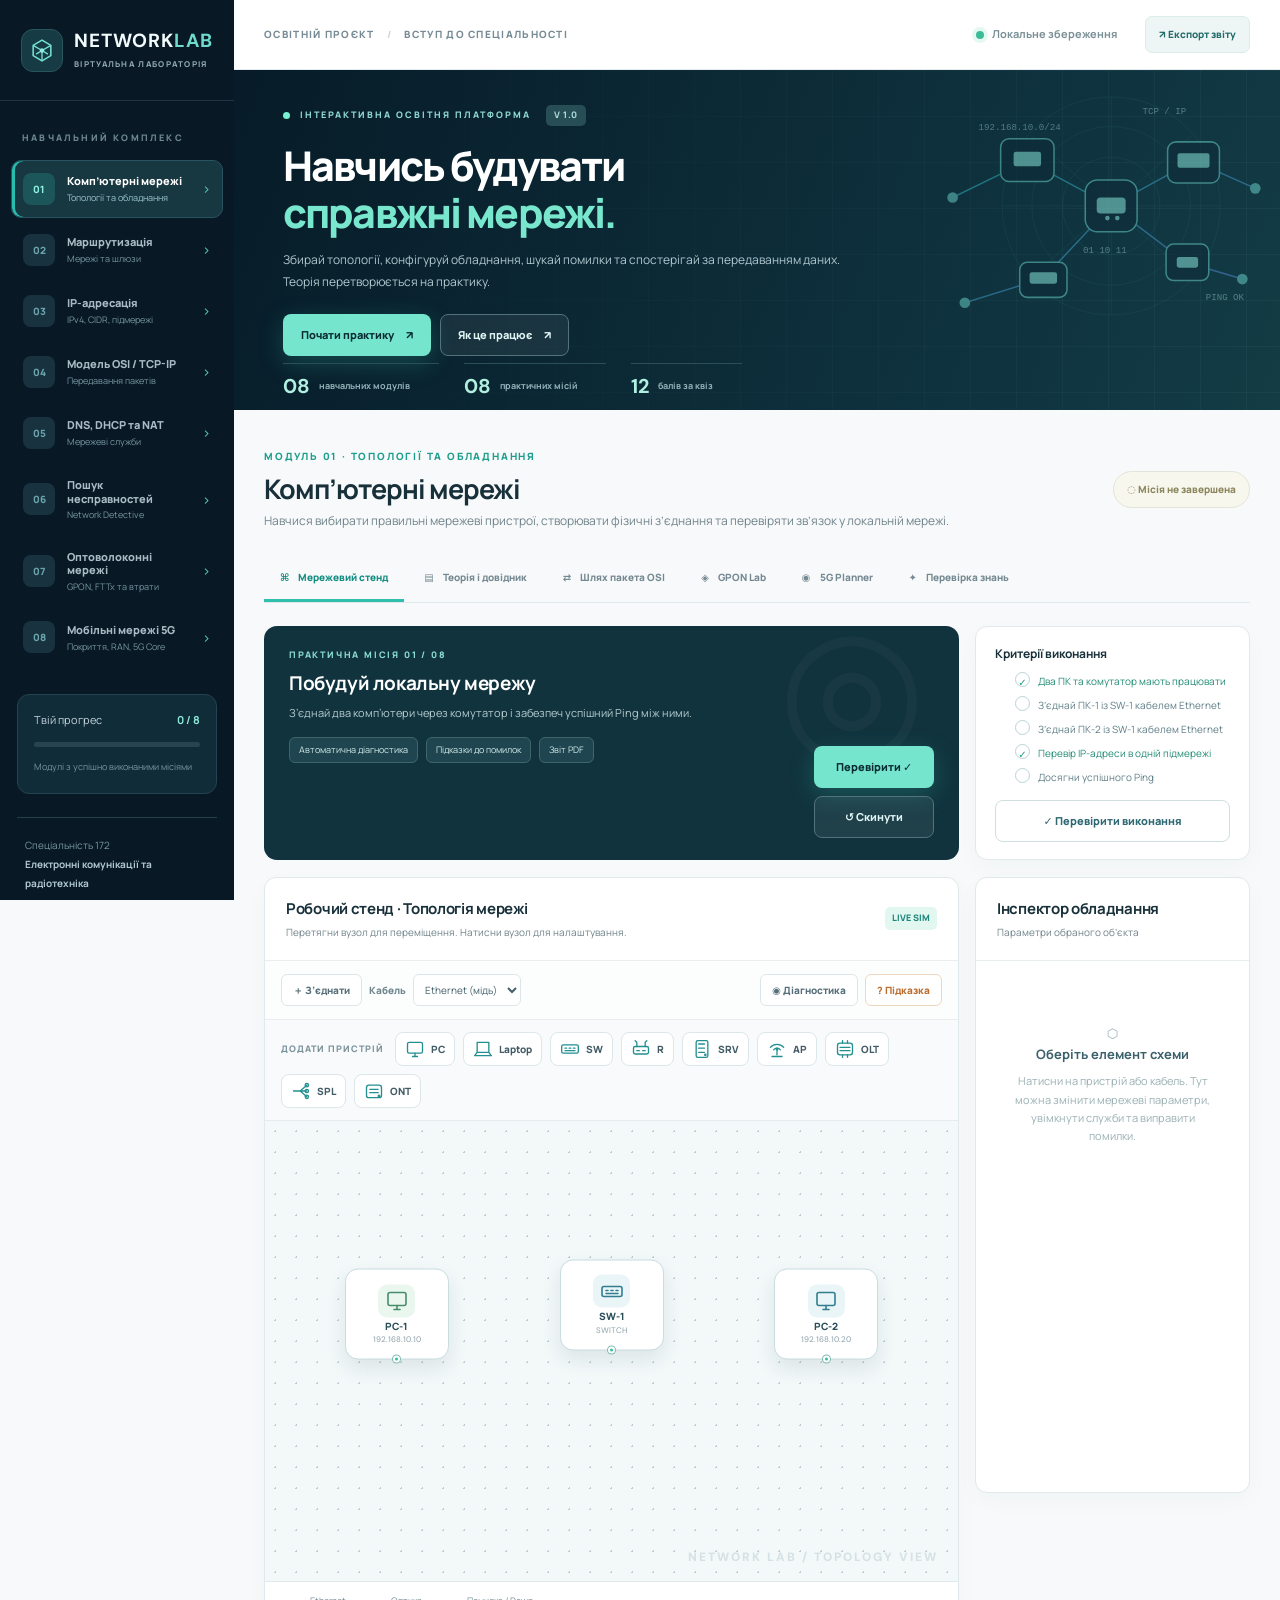
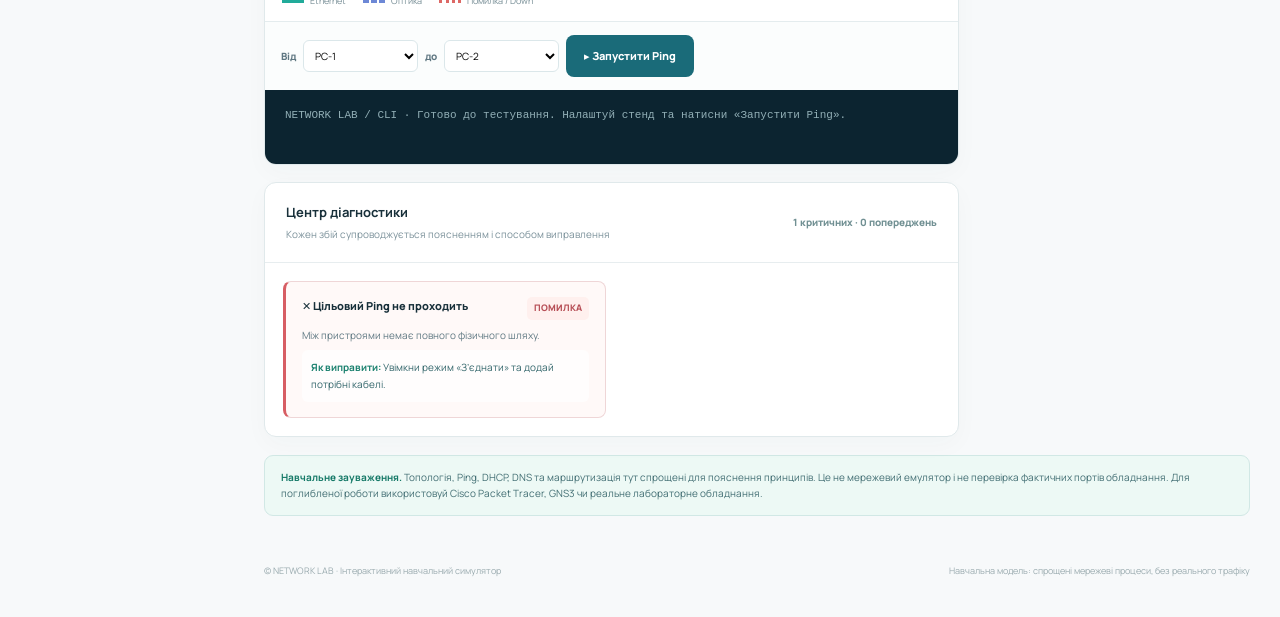
==== network-lab/index.html @ 50e79c15 "Add NETWORK LAB interactive telecom and networking simulator" ====
<!doctype html>
<html lang="uk">
<head>
<meta charset="utf-8">
<meta name="viewport" content="width=device-width, initial-scale=1">
<meta name="color-scheme" content="light">
<meta name="theme-color" content="#081825">
<meta name="description" content="NETWORK LAB — інтерактивна віртуальна лабораторія мереж, IP-адресації, OSI, DNS, DHCP, GPON і 5G з діагностикою помилок, підказками та оцінюванням.">
<title>NETWORK LAB — віртуальна мережева лабораторія</title>
<link rel="preconnect" href="https://fonts.googleapis.com">
<link rel="preconnect" href="https://fonts.gstatic.com" crossorigin>
<link href="https://fonts.googleapis.com/css2?family=DM+Sans:wght@400;500;600;700;800&family=Manrope:wght@400;500;600;700;800&display=swap" rel="stylesheet">
<link rel="stylesheet" href="styles.css">
<script src="data.js" defer></script>
<script src="engine.js" defer></script>
<script src="app.js" defer></script>
</head>
<body>
<div class="app-shell">
  <aside class="sidebar" id="sidebar">
    <div class="brand"><div class="brand-logo"><svg viewBox="0 0 38 38" aria-hidden="true"><path d="M7 12 19 5l12 7v14l-12 7-12-7Z" fill="none" stroke="currentColor" stroke-width="2.1"/><path d="M7 12 19 19l12-7M19 19v14M11 24l8-5 8 5" fill="none" stroke="currentColor" stroke-width="1.8"/><circle cx="19" cy="19" r="3" fill="#8fe9df"/></svg></div><div><b>NETWORK<span>LAB</span></b><small>ВІРТУАЛЬНА ЛАБОРАТОРІЯ</small></div></div>
    <div class="side-caption">НАВЧАЛЬНИЙ КОМПЛЕКС</div>
    <nav id="moduleNav" aria-label="Навчальні модулі"></nav>
    <div class="side-bottom"><div class="side-progress"><div class="side-row"><span>Твій прогрес</span><strong id="sideProgressText">0 / 8</strong></div><div class="progress-line"><span id="sideProgressFill"></span></div><small>Модулі з успішно виконаними місіями</small></div><div class="side-note">Спеціальність 172<br><b>Електронні комунікації та радіотехніка</b></div></div>
  </aside>
  <div class="main">
    <header class="topbar"><button class="menu-toggle icon-button" id="menuToggle" aria-label="Відкрити меню">☰</button><div class="breadcrumbs">ОСВІТНІЙ ПРОЄКТ <span>/</span> ВСТУП ДО СПЕЦІАЛЬНОСТІ</div><div class="top-right"><span class="online-dot"></span><span>Локальне збереження</span><button class="top-export" id="headerReport">↗ Експорт звіту</button></div></header>
    <main>
      <section class="hero" id="hero"><div class="hero-grid"></div><div class="hero-copy"><div class="eyebrow"><span class="eyebrow-dot"></span> ІНТЕРАКТИВНА ОСВІТНЯ ПЛАТФОРМА <span class="hero-version">V 1.0</span></div><h1>Навчись будувати<br><em>справжні мережі.</em></h1><p>Збирай топології, конфігуруй обладнання, шукай помилки та спостерігай за передаванням даних. Теорія перетворюється на практику.</p><div class="hero-actions"><button class="btn btn-accent" id="heroStart">Почати практику <span>↗</span></button><button class="btn btn-glass" id="heroGuide">Як це працює <span>↗</span></button></div></div><svg class="hero-art" viewBox="0 0 590 340" aria-hidden="true"><defs><linearGradient id="lineGrad" x1="0" y1="0" x2="1" y2="1"><stop stop-color="#2ccac2"/><stop offset="1" stop-color="#6389ed"/></linearGradient></defs><g fill="none" stroke="#4ca39f" opacity=".28"><circle cx="340" cy="162" r="143"/><circle cx="340" cy="162" r="104"/><circle cx="340" cy="162" r="64"/><path d="M196 162h288M340 19v286M235 70l210 186M235 256 445 70"/></g><g stroke="url(#lineGrad)" stroke-width="2" fill="none"><path d="M340 162 230 103 132 151M340 162 448 103 529 139M340 162 438 236 512 258M340 162 251 257 148 289"/></g><g fill="#0d2836" stroke="#75e4da" stroke-width="2"><rect x="306" y="128" width="68" height="68" rx="16"/><rect x="195" y="74" width="70" height="56" rx="11"/><rect x="414" y="78" width="68" height="54" rx="11"/><rect x="412" y="212" width="56" height="48" rx="10"/><rect x="220" y="236" width="62" height="46" rx="10"/></g><g fill="#9cfff0"><rect x="321" y="151" width="38" height="21" rx="5"/><circle cx="335" cy="178" r="3"/><circle cx="348" cy="178" r="3"/><rect x="212" y="91" width="36" height="19" rx="3"/><rect x="427" y="93" width="42" height="19" rx="3"/><rect x="426" y="229" width="28" height="14" rx="3"/><rect x="233" y="249" width="36" height="15" rx="3"/></g><g fill="#75e4da"><circle cx="132" cy="151" r="7"/><circle cx="529" cy="139" r="7"/><circle cx="512" cy="258" r="7"/><circle cx="148" cy="289" r="7"/></g><g font-family="monospace" font-size="12" fill="#9fd5d1"><text x="166" y="62">192.168.10.0/24</text><text x="381" y="41">TCP / IP</text><text x="303" y="224">01 10 11</text><text x="464" y="286">PING OK</text></g></svg><div class="hero-foot"><div><strong>08</strong><span>навчальних модулів</span></div><div><strong>08</strong><span>практичних місій</span></div><div><strong>12</strong><span>балів за квіз</span></div></div></section>
      <div class="content-wrap">
        <section class="chapter-heading"><div><div class="kicker" id="currentChapter">МОДУЛЬ 01 · МЕРЕЖЕВІ ОСНОВИ</div><h2 id="moduleTitle">Мережева лабораторія</h2><p id="moduleDesc">Збирай топологію і перевіряй конфігурацію.</p></div><div class="chapter-status" id="chapterStatus">◌ Місія не завершена</div></section>
        <nav class="tabs" id="viewTabs" aria-label="Розділи лабораторії"><button data-view="lab" class="active">⌘ <span>Мережевий стенд</span></button><button data-view="theory">▤ <span>Теорія і довідник</span></button><button data-view="osi">⇄ <span>Шлях пакета OSI</span></button><button data-view="gpon">◈ <span>GPON Lab</span></button><button data-view="5g">◉ <span>5G Planner</span></button><button data-view="quiz">✦ <span>Перевірка знань</span></button></nav>
        <div id="viewRoot" aria-live="polite"></div>
        <footer class="footer"><span>© NETWORK LAB · Інтерактивний навчальний симулятор</span><span>Навчальна модель: спрощені мережеві процеси, без реального трафіку</span></footer>
      </div>
    </main>
  </div>
</div>
<div class="toast-stack" id="toasts" aria-live="polite"></div>
<div class="modal-overlay hidden" id="guideModal" role="dialog" aria-modal="true" aria-labelledby="guideHeading"><div class="modal"><button class="close-modal" id="closeGuide" aria-label="Закрити">×</button><div class="kicker">ШВИДКИЙ СТАРТ</div><h2 id="guideHeading">Як працює NETWORK LAB</h2><ol><li><b>Обери модуль</b> ліворуч і прочитай ціль місії.</li><li><b>Перетягни пристрій</b> на схему або натисни на нього в палітрі.</li><li><b>Увімкни режим «З’єднати»</b>, вибери два пристрої та тип кабелю.</li><li><b>Натисни на пристрій</b>, щоб змінити IP, маску, шлюз та сервіси.</li><li><b>Перевір топологію</b> — побачиш причини помилок і покрокові підказки.</li><li><b>Запусти Ping</b>, виконай місію та збережи PDF-звіт.</li></ol><p class="modal-sub">Симуляція навчальна: вона пояснює принципи, але не замінює Cisco Packet Tracer чи реальні лабораторні вимірювання.</p><button class="btn btn-accent" id="guideGo">До лабораторії ↗</button></div></div>
</body>
</html>
---- network-lab/styles.css ----
:root{--dark:#081925;--dark2:#102c38;--accent:#26bcae;--accent2:#87e9d8;--ink:#18303a;--muted:#70838a;--stroke:#dde6e8;--soft:#f4f8f8;--paper:#fff;--amber:#e69c3d;--red:#d66162;--green:#1c9b79;--shadow:0 20px 56px rgba(19,49,56,.075)}*{box-sizing:border-box}html{scroll-behavior:smooth}body{margin:0;background:#f7f9fa;font-family:Manrope,'DM Sans',system-ui,sans-serif;font-size:13px;color:var(--ink);line-height:1.65;-webkit-font-smoothing:antialiased}button,input,select,textarea{font:inherit}button{cursor:pointer}button:disabled{opacity:.5;cursor:not-allowed}a{color:inherit}button:focus-visible,a:focus-visible,input:focus-visible,select:focus-visible,textarea:focus-visible{outline:3px solid #5de9d1;outline-offset:2px}.app-shell{min-height:100vh;display:grid;grid-template-columns:266px minmax(0,1fr)}.sidebar{background:var(--dark);color:#c4d2db;min-height:100vh;position:sticky;top:0;height:100vh;display:flex;flex-direction:column;overflow-y:auto;z-index:40;scrollbar-width:thin}.brand{display:flex;gap:11px;align-items:center;padding:29px 21px 28px;border-bottom:1px solid #213441}.brand-logo{width:43px;height:43px;color:#76e1d0;background:#163b45;border:1px solid #28565b;border-radius:12px;padding:6px}.brand-logo svg{width:100%;height:100%}.brand b{display:block;color:#f3fcfd;letter-spacing:1px;font-size:19px;line-height:1.1;font-family:'DM Sans',sans-serif}.brand b span{color:#6fdbcd}.brand small{display:block;font-size:8px;letter-spacing:1.3px;font-weight:800;color:#8fa5ad;margin-top:5px}.side-caption{font-size:9px;letter-spacing:2.2px;color:#6e8993;font-weight:800;margin:30px 22px 11px}.side-mod{display:flex;width:calc(100% - 22px);margin:3px 11px;border:1px solid transparent;border-radius:10px;align-items:center;gap:12px;text-align:left;color:#a9bbc4;background:transparent;padding:12px 11px;transition:.2s}.side-mod:hover,.side-mod.active{background:#173741;color:#fff;border-color:#285461}.side-mod.active{box-shadow:inset 3px 0 var(--accent)}.side-mod .mod-index{display:grid;place-items:center;border-radius:8px;background:#18323f;color:#6ca4ad;font-size:10px;font-weight:800;min-width:32px;height:32px}.side-mod.active .mod-index{background:#1c555a;color:#8ff0e2}.side-mod .mod-body{display:block;flex:1;line-height:1.25}.mod-body strong{display:block;font-size:11px;font-weight:800}.mod-body small{font-size:9px;color:#7696a0;margin-top:4px;display:block}.side-mod.active small{color:#9dc6ce}.mod-tick{font-size:14px;color:#55d6bb}.side-bottom{margin-top:auto;padding:25px 17px 26px}.side-progress{border:1px solid #264250;border-radius:12px;padding:16px;background:#102c38}.side-row{display:flex;justify-content:space-between;font-size:11px}.side-row strong{color:#8ce9d8}.progress-line{height:5px;background:#284450;overflow:hidden;border-radius:7px;margin:13px 0 8px}.progress-line>span{display:block;height:100%;background:#49d3b9;width:0;transition:width .3s}.side-progress small{font-size:9px;color:#7994a0;line-height:1.6}.side-note{border-top:1px solid #25404b;margin-top:23px;padding:18px 8px 0;font-size:10px;line-height:1.9;color:#7897a1}.side-note b{color:#b1c8d1;font-weight:700}.main{min-width:0}.topbar{height:70px;background:white;border-bottom:1px solid #e4ebef;display:flex;align-items:center;justify-content:space-between;padding:0 46px;gap:15px}.breadcrumbs{font-size:10px;font-weight:800;letter-spacing:1.3px;color:#768b95;white-space:nowrap}.breadcrumbs span{padding:0 9px;color:#ced5da}.top-right{display:flex;align-items:center;gap:8px;color:#7a9096;font-size:11px;font-weight:700;white-space:nowrap}.online-dot{height:8px;width:8px;border-radius:50%;background:#3bbc99;box-shadow:0 0 0 4px #e5f8f1}.top-export{margin-left:20px;background:#eef6f5;color:#236c69;border:1px solid #dcece9;border-radius:7px;padding:9px 13px;font-weight:800;font-size:10px}.top-export:hover{background:#d9f1eb}.menu-toggle{display:none}.hero{height:340px;background:linear-gradient(112deg,#071b28 0%,#0f3440 76%,#133c45 100%);position:relative;isolation:isolate;overflow:hidden;color:#fff;padding:35px 49px 0}.hero-grid{position:absolute;inset:0;background-image:linear-gradient(to right,rgba(136,202,195,.06) 1px,transparent 1px),linear-gradient(to bottom,rgba(136,202,195,.06) 1px,transparent 1px);background-size:46px 46px;mask-image:linear-gradient(90deg,transparent,#000);z-index:-1}.hero-copy{position:relative;z-index:2;max-width:630px}.eyebrow{color:#91d9d1;font-size:9px;font-weight:800;letter-spacing:2px;display:flex;align-items:center;gap:10px}.eyebrow-dot{display:inline-block;width:7px;height:7px;background:#78f1cf;border-radius:100%}.hero-version{background:#284e55;padding:3px 8px;border-radius:5px;font-size:9px;letter-spacing:.6px;margin-left:5px;color:#a8d9d9}.hero h1{font-size:clamp(30px,3.2vw,47px);font-weight:800;line-height:1.15;letter-spacing:-1.85px;margin:16px 0 13px}.hero h1 em{font-style:normal;color:#78e7cd}.hero p{color:#b1c8cf;line-height:1.8;font-size:12px;max-width:560px;margin:0}.hero-actions{display:flex;gap:9px;margin-top:22px}.btn{border:1px solid transparent;padding:11px 17px;border-radius:8px;display:inline-flex;align-items:center;justify-content:center;gap:12px;min-height:40px;font-weight:800;font-size:11px;transition:transform .17s,background .17s,box-shadow .17s;text-align:center}.btn:hover:not(:disabled){transform:translateY(-1px)}.btn-accent{background:#75e5cd;color:#092c32;box-shadow:0 7px 24px #32bda644}.btn-accent:hover{background:#9df2db}.btn-glass{background:#ffffff10;color:#e1f4f4;border-color:#54727b}.btn-plain{background:white;color:#2e6973;border-color:#cfdfe0}.btn-blue{background:#1a6b79;color:white}.btn-danger{border-color:#f5d1cf;color:#aa434d;background:#fff5f4}.hero-art{position:absolute;right:-22px;top:1px;height:282px;width:43%;opacity:.85}.hero-foot{position:absolute;left:49px;bottom:0;display:flex;gap:0;z-index:2}.hero-foot div{display:flex;align-items:center;gap:9px;padding:12px 29px 14px 0;margin-right:25px;border-top:1px solid #2b4f56}.hero-foot strong{font-size:20px;color:#b1f0e0;font-family:'DM Sans',sans-serif;line-height:1}.hero-foot span{color:#94b3ba;font-size:9px;line-height:1.2;font-weight:700}.content-wrap{max-width:1540px;margin:auto;padding:0 47px}.chapter-heading{display:flex;justify-content:space-between;gap:20px;align-items:center;padding:38px 0 24px}.kicker{font-size:10px;font-weight:800;letter-spacing:1.8px;color:#1d9e8c}.chapter-heading h2{font-size:27px;line-height:1.28;letter-spacing:-1px;margin:7px 0 5px}.chapter-heading p{color:var(--muted);font-size:12px;margin:0}.chapter-status{border:1px solid #e3e5db;border-radius:999px;background:#f7f7ee;padding:9px 13px;color:#8b865d;font-size:10px;font-weight:800;white-space:nowrap}.chapter-status.ok{color:#138b72;background:#eaf8f4;border-color:#bbe5d7}.tabs{display:flex;align-items:center;gap:4px;border-bottom:1px solid #dfe9eb;overflow-x:auto;scrollbar-width:thin;margin-bottom:23px}.tabs button{white-space:nowrap;border:0;border-bottom:3px solid transparent;color:#758992;background:transparent;padding:14px 16px;font-weight:800;font-size:10px;display:flex;gap:9px;align-items:center}.tabs button.active{color:#128c81;border-color:#2fbfac}.tabs button:hover{color:#248c89}.panel{border:1px solid #e0e9eb;background:white;border-radius:12px;box-shadow:0 8px 25px #17384507}.panel-head{display:flex;justify-content:space-between;align-items:center;gap:15px;padding:19px 21px;border-bottom:1px solid #e8eeee}.panel-head h3{margin:0;font-size:15px;letter-spacing:-.3px}.panel-head p{margin:2px 0 0;font-size:10px;color:var(--muted)}.panel-body{padding:20px}.lab-overview{display:grid;grid-template-columns:1fr 320px;gap:16px;margin-bottom:17px}.mission-card{background:#11333e;position:relative;overflow:hidden;color:white;padding:22px 25px;border-radius:13px;display:grid;grid-template-columns:1fr auto;gap:15px}.mission-card::after{content:'◎';font-size:170px;line-height:1;color:#ffffff08;position:absolute;right:33px;top:-30px;pointer-events:none}.mission-label{font-size:9px;letter-spacing:1.8px;color:#8bdcd1;font-weight:800}.mission-card h3{font-size:19px;line-height:1.3;letter-spacing:-.4px;margin:8px 0}.mission-card p{color:#b5cdd0;font-size:11px;line-height:1.7;margin:0;max-width:730px}.mission-target{display:flex;gap:8px;flex-wrap:wrap;margin-top:14px}.target-pill{font-size:9px;border:1px solid #3f656b;border-radius:6px;padding:5px 9px;background:#1f4650;color:#d2eae9}.mission-actions{align-self:end;display:flex;flex-direction:column;gap:8px;z-index:1}.mission-actions .btn{min-width:120px}.mission-guide{padding:17px 19px}.mission-guide h4{margin:0 0 8px;font-size:12px}.mission-guide ul{margin:0;padding-left:20px;color:#607985;font-size:10px;line-height:1.9}.work-grid{display:grid;grid-template-columns:minmax(0,1fr) 295px;gap:16px;align-items:start}.canvas-panel{overflow:hidden}.tool-strip{padding:13px 16px;display:flex;flex-wrap:wrap;align-items:center;gap:7px;background:#fcfdfd;border-bottom:1px solid #e7eef0}.tool-mini{background:white;color:#566e79;border:1px solid #dce6e8;border-radius:6px;padding:7px 11px;font-size:10px;font-weight:800;display:inline-flex;align-items:center;gap:6px}.tool-mini:hover{background:#eaf6f4}.tool-mini.selected{color:#0c7468;border-color:#76cdbf;background:#e5f9f3}.tool-mini.warn{color:#bb6e30;border-color:#efd7be}.tool-strip select,.tool-strip input{padding:7px;border:1px solid #dce6e8;border-radius:6px;color:#425f69;font-size:10px;background:white}.tool-spacer{flex:1}.palette{display:flex;gap:8px;align-items:center;flex-wrap:wrap;padding:12px 16px;background:#f8fafb;border-bottom:1px solid #e5ebee}.palette-label{font-size:9px;letter-spacing:1px;color:#7b929a;font-weight:800;margin-right:3px}.palette-item{border:1px solid #dce7e9;background:#fff;border-radius:8px;display:flex;gap:6px;align-items:center;padding:6px 9px;font-size:10px;color:#425b65;font-weight:800}.palette-item:hover{border-color:#4abbaa;background:#effaf5}.palette-icon{width:20px;height:20px;color:#238f91}.palette-item svg{width:100%;height:100%}.canvas-scroll{overflow-x:auto;background:#edf4f5;scrollbar-width:thin}.network-canvas{height:460px;min-width:660px;position:relative;overflow:hidden;background-color:#f3f8f9;background-image:radial-gradient(#bccfd4 1px,transparent 1px);background-size:21px 21px;touch-action:pan-y}.network-canvas.link-mode{cursor:crosshair}.canvas-watermark{position:absolute;bottom:16px;right:20px;font:800 12px 'DM Sans',sans-serif;letter-spacing:2px;color:#d5e2e5;pointer-events:none}.connections-svg{position:absolute;inset:0;width:100%;height:100%;pointer-events:none;overflow:visible}.connections-svg path{pointer-events:stroke;cursor:pointer}.conn-label{font-size:11px;fill:#68828c;font-weight:bold}.net-node{position:absolute;transform:translate(-50%,-50%);border:1.5px solid #c9dcdf;background:white;width:104px;min-height:91px;border-radius:13px;display:flex;flex-direction:column;align-items:center;justify-content:center;gap:3px;box-shadow:0 9px 19px rgba(24,77,84,.105);cursor:grab;user-select:none;touch-action:none;padding:8px 4px;text-align:center;z-index:2}.net-node:hover{border-color:#66c4b4;box-shadow:0 13px 24px #236b7a28}.net-node.active{border:2px solid #27b7a5;box-shadow:0 0 0 4px #6fdbcb33,0 12px 24px #286a7c22}.net-node.connect-origin{border:2px dashed #1b96ba;background:#f2ffff}.net-node.device-off{opacity:.53}.node-icon{display:grid;place-items:center;height:33px;width:37px;color:#317e90;background:#e9f5f6;border-radius:9px}.node-icon svg{height:24px;width:24px}.net-node:nth-of-type(4n) .node-icon{color:#655bb8;background:#f2f0ff}.net-node:nth-of-type(4n+1) .node-icon{color:#488b6b;background:#eaf7ef}.node-title{font-weight:800;font-size:10px;line-height:1.15;color:#284e5a;max-width:95px;white-space:nowrap;overflow:hidden;text-overflow:ellipsis}.node-ip{font-size:8px;color:#8ba0a8;font-family:'DM Sans',monospace;line-height:1.2}.node-port{width:7px;height:7px;background:#31c19a;border:2px solid #fff;box-shadow:0 0 0 1px #80b9b3;position:absolute;bottom:-4px;border-radius:50%}.canvas-legend{display:flex;gap:17px;padding:12px 17px;font-size:9px;color:#778e96;background:#fff;border-top:1px solid #e0eaed}.legend-line{display:inline-block;width:22px;border-top:3px solid #21ab9a;vertical-align:middle;margin-right:4px}.legend-line.fiber{border-color:#6d88d6;border-top-style:dashed}.legend-line.bad{border-color:#dd6865;border-top-style:dotted}.inspector-panel{min-height:616px}.inspector-empty{text-align:center;padding:42px 17px;color:#9ab0b3}.inspector-empty svg{width:62px;height:62px;color:#b3cbd0;margin-bottom:10px}.inspector-empty h4{font-size:13px;color:#3a606a;margin:0 0 7px}.inspector-empty p{font-size:11px;margin:0}.form-grid{display:grid;grid-template-columns:1fr 1fr;gap:10px}.field{display:block;min-width:0}.field.full{grid-column:1/-1}.field>span{display:block;font-size:9px;color:#6e8690;font-weight:800;margin-bottom:5px}.field input,.field select{width:100%;border:1px solid #d8e4e7;background:#fff;padding:9px 10px;border-radius:7px;color:#244957;min-height:36px;font-size:11px;outline:0}.field input:focus,.field select:focus{border-color:#22b9ab;box-shadow:0 0 0 3px #4ed7c62c}.inspector-title{display:flex;align-items:center;gap:11px;margin-bottom:17px}.inspector-title .node-icon{width:46px;height:46px}.inspector-title h4{margin:0;font-size:14px}.inspector-title small{color:#8ca1a7;font-size:10px}.mini-section{font-size:9px;font-weight:800;letter-spacing:1.4px;color:#849da4;margin:21px 0 9px}.form-actions{display:flex;gap:7px;flex-wrap:wrap;margin-top:16px}.muted-help{color:#82969d;font-size:10px;line-height:1.7;margin:11px 0 0}.switch-field{display:flex;align-items:center;justify-content:space-between;gap:12px;padding:10px 0;border-bottom:1px solid #ecf1f2;font-size:11px;font-weight:750}.switch-field input{accent-color:#16a98e;width:17px;height:17px}.diagnostic-panel{margin-top:17px}.diagnostic-head{display:flex;justify-content:space-between;align-items:center;padding:19px 21px;border-bottom:1px solid #e7edef}.diag-count{font-size:10px;color:#719093;font-weight:800}.diagnostic-grid{display:grid;grid-template-columns:1fr 1fr;gap:12px;padding:18px}.diag-item{padding:15px 16px;border:1px solid #ebded8;border-left:3px solid #e9a45c;border-radius:8px;background:#fffaf5}.diag-item.error{border-color:#efd6d7;border-left-color:#d75d63;background:#fff9f8}.diag-item.ok{border-color:#cee9df;border-left-color:#32b39e;background:#f6fdfb}.diag-item.info{border-color:#d7e6ec;border-left-color:#71a1c2;background:#f7fbfe}.diag-head{font-weight:800;font-size:11px;display:flex;justify-content:space-between;gap:5px}.diag-item p{font-size:10px;color:#607983;line-height:1.6;margin:7px 0}.diag-fix{background:#ffffffbf;border-radius:6px;padding:9px;color:#33666b;font-size:10px;line-height:1.7}.diag-fix b{color:#1a806e}.diag-action{color:#167e80;background:none;border:0;padding:7px 0 0;font-weight:800;font-size:10px;text-decoration:underline}.diag-empty{padding:26px;text-align:center;color:#378b75;font-weight:800}.ping-bar{display:flex;gap:7px;align-items:center;flex-wrap:wrap;padding:13px 16px;background:#fbfdfd;border-top:1px solid #e4ecee}.ping-bar label{color:#5f7782;font-size:10px;font-weight:800}.ping-bar select{border:1px solid #dbe7ea;border-radius:6px;padding:7px;font-size:10px;min-width:115px;max-width:170px;background:#fff}.ping-output{background:#0c2430;color:#a6e9dc;font:11px/1.8 ui-monospace,SFMono-Regular,Menlo,monospace;padding:16px 20px;min-height:74px;white-space:pre-wrap;overflow-x:auto}.ping-output .error-line{color:#ffacaa}.ping-output .dim{color:#92afb6}.note-banner{margin:18px 0;border:1px solid #d1e8e5;background:#edf9f5;padding:13px 16px;border-radius:9px;color:#426e73;font-size:10px}.note-banner b{color:#157967}.steps-list{margin:0;padding-left:20px;font-size:11px;color:#536f78;line-height:2}.facts-list{display:grid;gap:10px}.fact-card{border:1px solid #e1e9ea;background:white;border-radius:11px;padding:18px 20px}.fact-card h3{margin:0 0 8px;font-size:14px}.fact-card p{margin:0;color:#5f7780;font-size:11px;line-height:1.85}.fact-example{background:#f2f7f8;border-left:3px solid #24b5aa;margin-top:12px;padding:10px 13px;color:#3e6570;font-size:10px;line-height:1.75}.theory-layout{display:grid;grid-template-columns:minmax(0,1fr) 250px;gap:16px}.theory-intro{margin-bottom:15px}.glossary-panel{align-self:start;position:sticky;top:14px}.glossary-entry{padding:11px 0;border-bottom:1px solid #e8eeee}.glossary-entry:last-child{border:0}.glossary-entry strong{font-size:11px;color:#237e79}.glossary-entry p{font-size:10px;color:#66828b;margin:3px 0}.reference-links{display:flex;gap:10px;flex-wrap:wrap;margin-top:15px}.reference-links a{font-size:10px;color:#177e84;font-weight:800;text-decoration:none;padding:7px 10px;border:1px solid #d2e8ea;border-radius:6px}.osi-grid{display:grid;grid-template-columns:330px minmax(0,1fr);gap:16px}.osi-layer{display:flex;justify-content:space-between;align-items:center;gap:9px;background:white;padding:12px 14px;border:1px solid #e2e9ec;border-radius:8px;text-align:left;width:100%;margin-bottom:7px;font-size:11px;font-weight:800;color:#31525c}.osi-layer:hover,.osi-layer.active{border-color:#46bbad;background:#eaf9f4}.osi-layer .layer-n{background:#143f4b;color:#8fe9dc;border-radius:5px;padding:4px 7px;font:800 11px 'DM Sans',sans-serif}.osi-layer small{color:#8ea4aa;font-size:9px}.osi-visual{min-height:348px}.osi-visual h3{margin:0 0 10px;font-size:18px}.osi-visual p{font-size:11px;color:#607a83;line-height:1.9}.osi-bits{font:800 22px monospace;letter-spacing:8px;color:#188c82;margin:25px 0;padding:15px;background:#e6f7f1;border-radius:9px;text-align:center}.packet-journey{display:flex;gap:5px;flex-wrap:wrap;margin-top:14px}.packet-step{background:#f3f7f9;border:1px solid #dbe7ea;padding:7px;border-radius:6px;font-size:9px;font-weight:800;color:#78919b}.packet-step.active{background:#d3f4e9;color:#167c74;border-color:#76d2c0}.device-calc-grid{display:grid;grid-template-columns:minmax(0,1fr) 290px;gap:16px}.calc-result{background:#102e3c;color:white;border-radius:12px;padding:22px}.calc-result .calc-label{font-size:10px;letter-spacing:1.3px;color:#a2bfc4;font-weight:800}.calc-result .calc-number{font:800 38px 'DM Sans',sans-serif;color:#8bf2dc;margin-top:13px;letter-spacing:-1px}.calc-result .calc-number.bad{color:#ffad9f}.calc-result p{font-size:11px;color:#b7ccd1;line-height:1.8}.calc-kpis{display:grid;grid-template-columns:1fr 1fr;gap:10px;margin-top:19px}.calc-kpis div{background:#1e4350;border-radius:7px;padding:10px}.calc-kpis b{display:block;color:white;font-size:14px}.calc-kpis small{color:#a4c4ca;font-size:9px}.formula{font:700 11px ui-monospace,monospace;background:#f4f8f9;color:#426771;padding:12px;border-radius:7px;line-height:1.9;overflow-wrap:anywhere}.range{width:100%;accent-color:#19a99d}.fiveg-map{width:100%;height:auto;border:1px solid #cee1e4;border-radius:10px;overflow:hidden;touch-action:none;display:block;background:#edf5f5}.fiveg-settings{display:grid;grid-template-columns:1fr 1fr;gap:12px;margin:15px 0}.fiveg-statline{display:flex;gap:10px;flex-wrap:wrap}.stat-chip{border:1px solid #dce7e9;border-radius:8px;background:white;padding:12px 16px;min-width:120px}.stat-chip strong{font-size:20px;display:block;font-family:'DM Sans',sans-serif}.stat-chip span{font-size:9px;color:#8299a1}.fiveg-site-actions{display:flex;gap:8px;flex-wrap:wrap}.quiz-top{display:flex;align-items:center;justify-content:space-between;gap:14px;margin-bottom:15px}.quiz-progress{font-size:11px;color:#72909a;font-weight:800}.quiz-question{font-size:21px;font-weight:800;line-height:1.5;letter-spacing:-.5px;margin:10px 0 20px}.quiz-options{display:grid;gap:10px}.quiz-option{border:1px solid #dce7e9;border-radius:9px;padding:14px 17px;background:white;color:#355862;text-align:left;font-size:11px;font-weight:750}.quiz-option:hover:not(:disabled){border-color:#6cc7b6}.quiz-option.selected{background:#e9f9f4;border-color:#37b7a4}.quiz-option.correct{background:#edfaf1;border-color:#55c89c}.quiz-option.incorrect{background:#fff3f1;border-color:#e28a7e}.quiz-letter{display:inline-grid;place-items:center;width:25px;height:25px;border:1px solid #d3e2e5;border-radius:5px;margin-right:12px;font-size:10px;color:#7f9da2}.quiz-feedback{border-radius:9px;padding:13px 16px;background:#eef8f6;font-size:11px;color:#336f72;line-height:1.8;margin-top:14px}.quiz-feedback.error{background:#fff5ed;color:#995f40}.quiz-result{text-align:center;max-width:630px;margin:auto;padding:32px}.quiz-result .score-big{font:800 68px 'DM Sans',sans-serif;letter-spacing:-3px;color:#158f84;line-height:1.2}.quiz-result h3{font-size:22px}.quiz-result p{font-size:11px;color:#6d838e}.quiz-results-review{text-align:left;display:grid;gap:8px;margin-top:18px}.quiz-results-review div{background:#f6f9f9;padding:9px 12px;border-radius:7px;font-size:10px;color:#4a6973}.footer{padding:30px 0 38px;display:flex;justify-content:space-between;gap:13px;color:#9aabaf;font-size:9px}.toast-stack{position:fixed;bottom:22px;right:21px;display:grid;gap:8px;z-index:300;max-width:min(410px,calc(100vw - 38px))}.toast{background:#102e3b;color:#ebffff;box-shadow:0 12px 38px #0003;padding:15px 18px;border-radius:9px;animation:toast-in .25s;line-height:1.6;font-size:11px;font-weight:750;border-left:4px solid #54d6bd}.toast.error{border-left-color:#ff9c8e}.toast.warn{border-left-color:#efc17a}@keyframes toast-in{from{opacity:0;transform:translateY(10px)}to{opacity:1;transform:none}}.modal-overlay{position:fixed;inset:0;background:#071824bb;display:grid;place-items:center;z-index:500;padding:20px}.modal-overlay.hidden{display:none}.modal{position:relative;border-radius:18px;background:white;padding:34px 39px;width:min(600px,100%);box-shadow:0 35px 110px #0017}.modal h2{font-size:24px;letter-spacing:-.7px}.modal li{padding:5px 0;color:#52717b;font-size:12px}.modal-sub{font-size:10px;color:#78919a;margin:20px 0}.close-modal{position:absolute;right:14px;top:12px;border:0;background:#eef4f5;color:#425e6b;width:32px;height:32px;font-size:20px;border-radius:8px}.small-tag{font-size:9px;font-weight:800;color:#1d897c;background:#e3f7f1;padding:4px 7px;border-radius:5px}.small-tag.danger{background:#fff0ee;color:#b74e56}.small-tag.info{background:#e9f0fb;color:#5379a9}.alert-compact{background:#f2faf9;border:1px solid #d5eeeb;border-radius:8px;padding:11px 14px;font-size:10px;color:#4c7c7d;margin:10px 0}.sep{border:0;border-top:1px solid #e5eff0;margin:16px 0}.student-fields{display:grid;grid-template-columns:1fr 1fr;gap:10px;margin-top:10px}.student-fields input{width:100%;border:1px solid #cddfe3;border-radius:7px;padding:10px;font-size:11px}.report-card{padding:17px 20px;background:#fff;border:1px solid #dae7ea;border-radius:10px}.print-only{display:none}.schema{padding:13px;background:#f3f8fa;border-radius:8px;font:11px/1.7 ui-monospace,monospace;white-space:pre-wrap;overflow:auto}.mission-task-list{padding:0;margin:10px 0;list-style:none;display:grid;gap:5px}.mission-task-list li{display:flex;gap:8px;align-items:start;font-size:10px;color:#5f7e87}.mission-task-list li .task-check{width:15px;height:15px;border:1px solid #b8d4d7;border-radius:100%;display:inline-grid;place-items:center;flex-shrink:0;color:#1e9b7c}.mission-task-list li.complete{color:#218b74}.kbd{display:inline-block;background:#edf4f4;padding:2px 6px;border-radius:4px;border:1px solid #d7e5e6;font:10px monospace}.error-guidance{margin:9px 0 0;background:#fff5ed;border-left:3px solid #dfaa6c;padding:9px 11px;font-size:10px;color:#986b42;line-height:1.8}.card-grid{display:grid;grid-template-columns:repeat(3,1fr);gap:12px}.learning-card{background:white;border:1px solid #dde8eb;border-radius:10px;padding:16px}.learning-card h3{margin:5px 0;font-size:12px}.learning-card p{color:#78909a;font-size:10px}.learning-card .big{font:800 28px 'DM Sans',sans-serif;color:#219b8b}.source-note{font-size:9px;color:#8da3aa;margin-top:12px}.link-row{font-size:10px;color:#60828b;padding:6px 0;border-bottom:1px solid #e9efef}.link-row:last-child{border:0}.breakdown-table{width:100%;border-collapse:collapse;font-size:11px}.breakdown-table th,.breakdown-table td{text-align:left;border-bottom:1px solid #e1e9ea;padding:10px}.breakdown-table th{color:#8a9fa6;font-size:9px;text-transform:uppercase;letter-spacing:.8px}.pill-blue{color:#266ea2;background:#ebf4fb;padding:3px 8px;border-radius:5px;font-size:9px;font-weight:800}
@media(max-width:1350px){.app-shell{grid-template-columns:234px minmax(0,1fr)}.hero-art{opacity:.46}.content-wrap{padding:0 30px}.topbar{padding:0 30px}.work-grid{grid-template-columns:minmax(0,1fr) 275px}.lab-overview{grid-template-columns:1fr 275px}}
@media(max-width:1080px){.sidebar{position:fixed;top:0;left:0;width:266px;transform:translateX(-110%);transition:transform .24s}.sidebar.open{transform:translateX(0);box-shadow:30px 0 80px #071a2455}.app-shell{display:block}.menu-toggle{display:block;font-size:20px;border:0;background:transparent;color:#466775}.hero-art{opacity:.28;right:-80px}.topbar{padding:0 22px}.content-wrap{padding:0 22px}.lab-overview{grid-template-columns:1fr 280px}}
@media(max-width:760px){.topbar{height:61px}.breadcrumbs{font-size:8px;letter-spacing:.5px;white-space:normal}.top-right>span{display:none}.top-export{margin:0;padding:7px 9px}.hero{height:auto;min-height:335px;padding:30px 24px 68px}.hero h1{font-size:35px}.hero-art{display:none}.hero-foot{left:24px;right:10px;gap:10px}.hero-foot div{margin-right:0;padding-right:10px}.hero-foot span{font-size:8px}.content-wrap{padding:0 15px}.chapter-heading{padding:25px 0 18px;align-items:start}.chapter-heading h2{font-size:23px}.chapter-status{display:none}.lab-overview,.work-grid,.device-calc-grid,.osi-grid,.theory-layout{grid-template-columns:1fr}.mission-card{grid-template-columns:1fr}.mission-actions{flex-direction:row}.mission-guide{display:none}.inspector-panel{min-height:0}.diagnostic-grid,.card-grid{grid-template-columns:1fr}.footer{flex-direction:column}.glossary-panel{position:static}.student-fields{grid-template-columns:1fr}.tabs button{padding:12px 12px}.tabs{margin-right:-15px}.panel-head{padding:15px}.network-canvas{height:415px}.hero p{max-width:370px}.fiveg-settings{grid-template-columns:1fr}.modal{padding:27px 23px}}
@media print{body{background:#fff!important;color:#000!important;font:12pt/1.45 Arial,sans-serif!important}.sidebar,.topbar,.hero,.tabs,.chapter-heading,.footer,.toast-stack,.no-print,.modal-overlay{display:none!important}.app-shell{display:block}.content-wrap{padding:0;max-width:none}.panel{box-shadow:none;border:0}.report-print{display:block!important}.print-only{display:block!important}#viewRoot>:not(.report-print){display:none!important}.report-print{color:#000;max-width:none}.report-print h1{font-size:22pt}.report-print table{width:100%;border-collapse:collapse}.report-print th,.report-print td{padding:6px;border:1px solid #888;font-size:10pt}.report-print h2{margin-top:25px;font-size:15pt}.report-print p{font-size:11pt}}
/* Не дозволяємо фіксованій ширині навчальної SVG-схеми розсувати мобільну сторінку. */
.work-grid>div,.canvas-panel,.canvas-scroll,.inspector-panel,.panel,.device-calc-grid>div,.theory-layout>div{min-width:0}
@media(max-width:760px){.work-grid{min-width:0}.canvas-scroll{width:100%;max-width:100%;overflow-x:auto}.lab-overview{min-width:0}.chapter-heading{min-width:0}.topbar{min-width:0}.top-right{flex-shrink:0}.ping-output{overflow-x:auto;overflow-wrap:anywhere}}
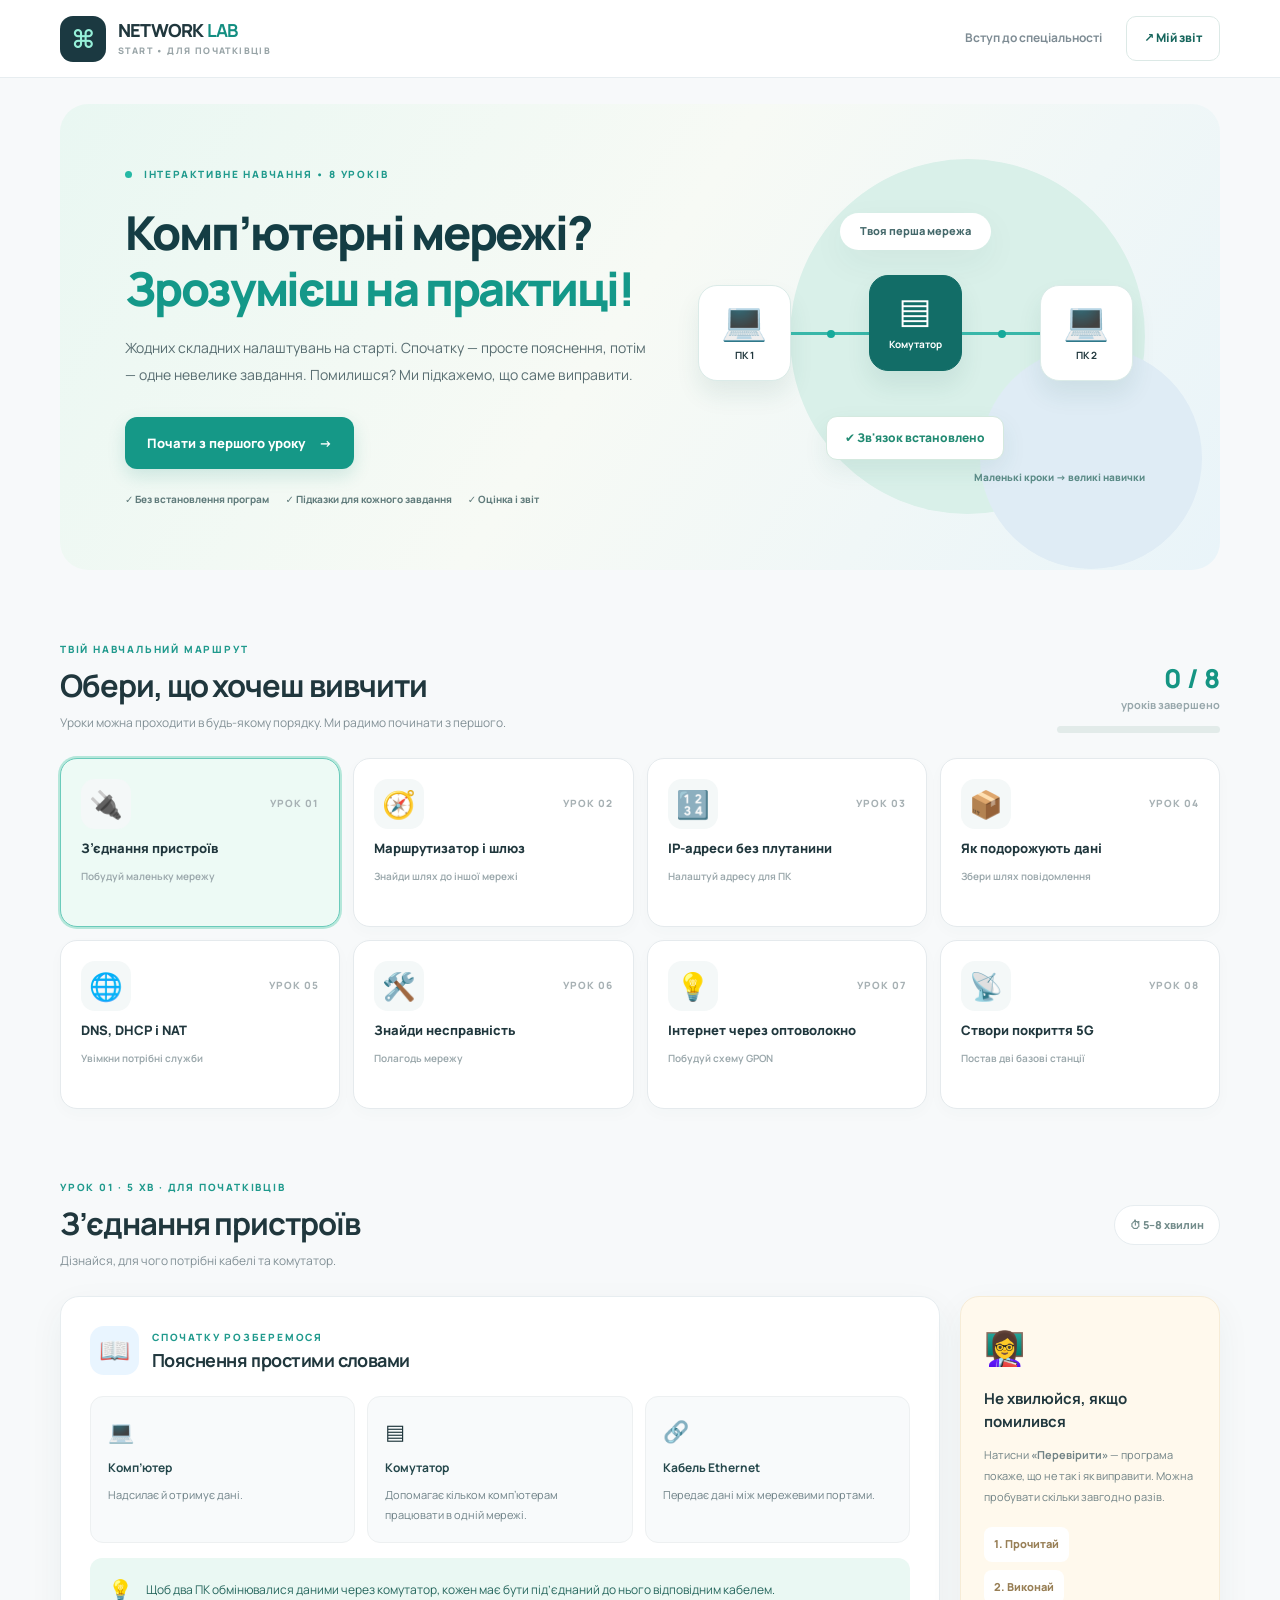
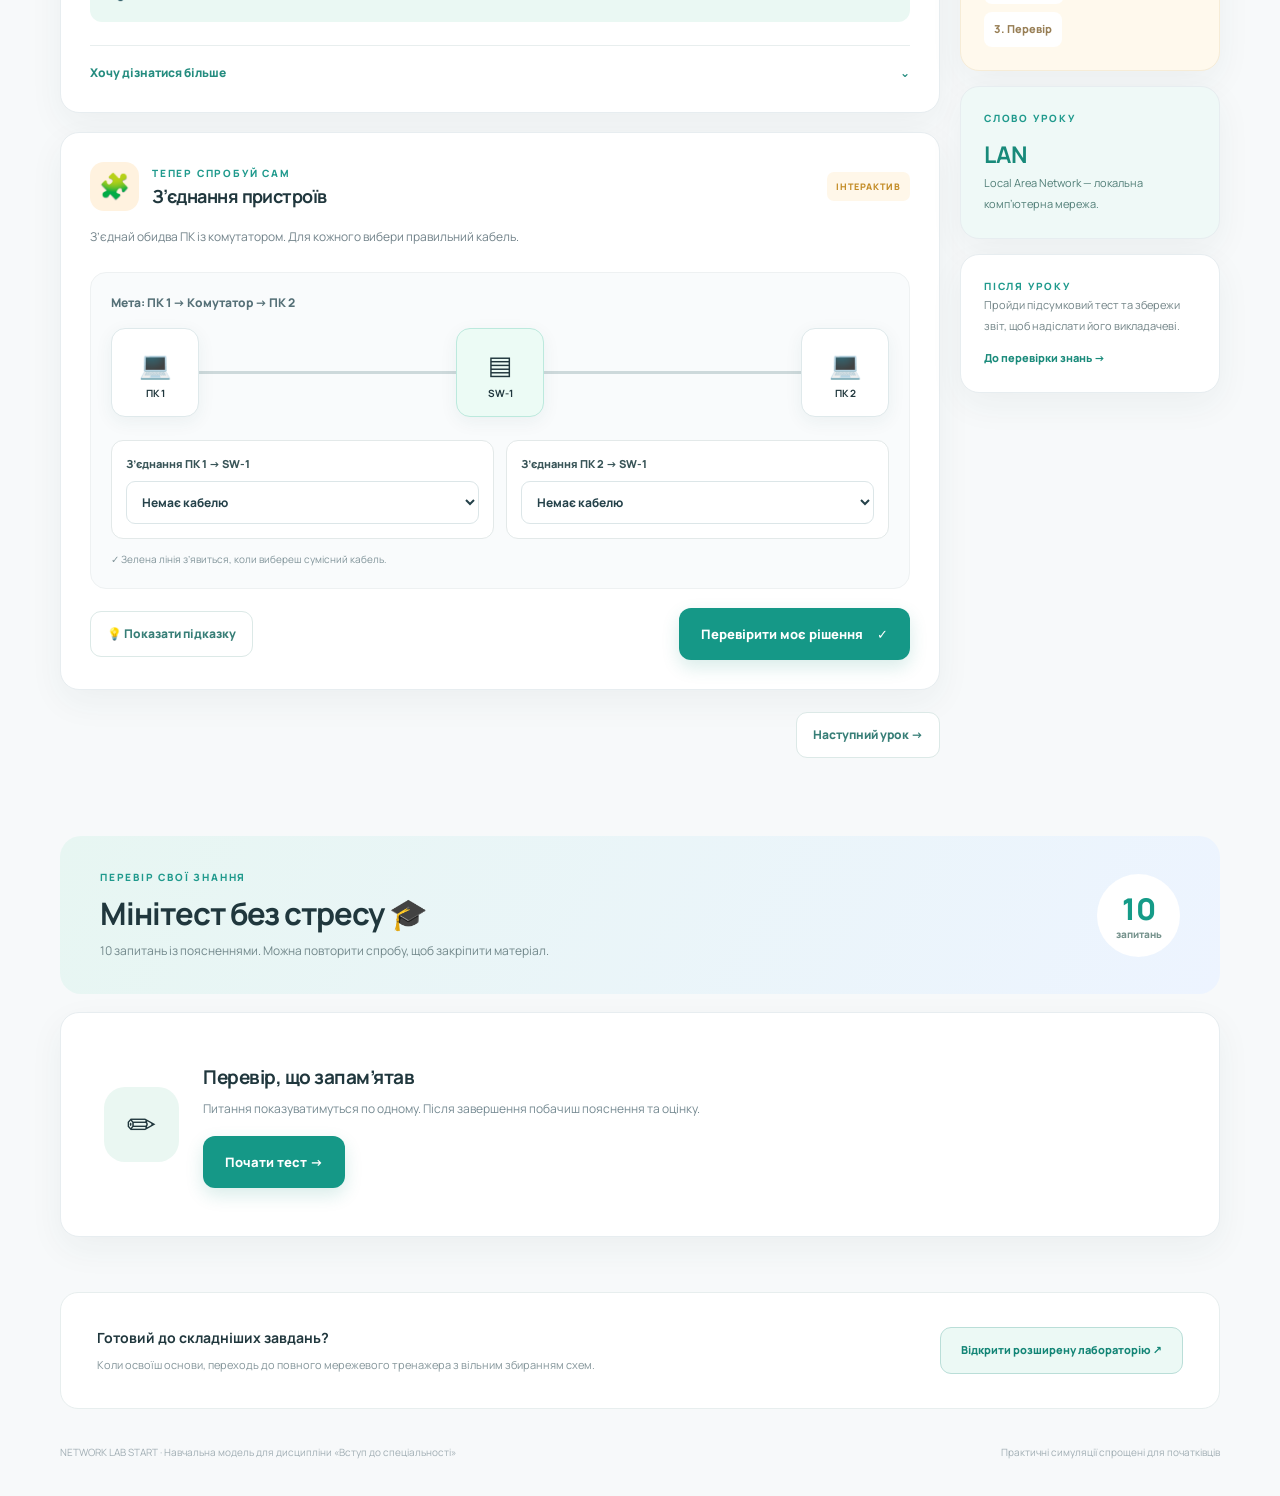
==== commit 84dd73e2: "Simplify NETWORK LAB for beginners: guided lessons, actionable hints and one-question quiz" ====
--- a/network-lab/index.html
+++ b/network-lab/index.html
@@ -1,42 +1,80 @@
 <!doctype html>
 <html lang="uk">
 <head>
-<meta charset="utf-8">
-<meta name="viewport" content="width=device-width, initial-scale=1">
-<meta name="color-scheme" content="light">
-<meta name="theme-color" content="#081825">
-<meta name="description" content="NETWORK LAB — інтерактивна віртуальна лабораторія мереж, IP-адресації, OSI, DNS, DHCP, GPON і 5G з діагностикою помилок, підказками та оцінюванням.">
-<title>NETWORK LAB — віртуальна мережева лабораторія</title>
-<link rel="preconnect" href="https://fonts.googleapis.com">
-<link rel="preconnect" href="https://fonts.gstatic.com" crossorigin>
-<link href="https://fonts.googleapis.com/css2?family=DM+Sans:wght@400;500;600;700;800&family=Manrope:wght@400;500;600;700;800&display=swap" rel="stylesheet">
-<link rel="stylesheet" href="styles.css">
-<script src="data.js" defer></script>
-<script src="engine.js" defer></script>
-<script src="app.js" defer></script>
+  <meta charset="UTF-8">
+  <meta name="viewport" content="width=device-width, initial-scale=1">
+  <meta name="theme-color" content="#f6f8fb">
+  <meta name="description" content="NETWORK LAB START — проста інтерактивна лабораторія з комп'ютерних мереж для студентів-початківців. Теорія, 8 практичних занять, підказки та звіт.">
+  <title>NETWORK LAB START · Мережі простими словами</title>
+  <link rel="preconnect" href="https://fonts.googleapis.com">
+  <link rel="preconnect" href="https://fonts.gstatic.com" crossorigin>
+  <link href="https://fonts.googleapis.com/css2?family=Manrope:wght@400;500;600;700;800&display=swap" rel="stylesheet">
+  <link rel="stylesheet" href="styles.css">
+  <script src="app.js" defer></script>
 </head>
 <body>
-<div class="app-shell">
-  <aside class="sidebar" id="sidebar">
-    <div class="brand"><div class="brand-logo"><svg viewBox="0 0 38 38" aria-hidden="true"><path d="M7 12 19 5l12 7v14l-12 7-12-7Z" fill="none" stroke="currentColor" stroke-width="2.1"/><path d="M7 12 19 19l12-7M19 19v14M11 24l8-5 8 5" fill="none" stroke="currentColor" stroke-width="1.8"/><circle cx="19" cy="19" r="3" fill="#8fe9df"/></svg></div><div><b>NETWORK<span>LAB</span></b><small>ВІРТУАЛЬНА ЛАБОРАТОРІЯ</small></div></div>
-    <div class="side-caption">НАВЧАЛЬНИЙ КОМПЛЕКС</div>
-    <nav id="moduleNav" aria-label="Навчальні модулі"></nav>
-    <div class="side-bottom"><div class="side-progress"><div class="side-row"><span>Твій прогрес</span><strong id="sideProgressText">0 / 8</strong></div><div class="progress-line"><span id="sideProgressFill"></span></div><small>Модулі з успішно виконаними місіями</small></div><div class="side-note">Спеціальність 172<br><b>Електронні комунікації та радіотехніка</b></div></div>
-  </aside>
-  <div class="main">
-    <header class="topbar"><button class="menu-toggle icon-button" id="menuToggle" aria-label="Відкрити меню">☰</button><div class="breadcrumbs">ОСВІТНІЙ ПРОЄКТ <span>/</span> ВСТУП ДО СПЕЦІАЛЬНОСТІ</div><div class="top-right"><span class="online-dot"></span><span>Локальне збереження</span><button class="top-export" id="headerReport">↗ Експорт звіту</button></div></header>
-    <main>
-      <section class="hero" id="hero"><div class="hero-grid"></div><div class="hero-copy"><div class="eyebrow"><span class="eyebrow-dot"></span> ІНТЕРАКТИВНА ОСВІТНЯ ПЛАТФОРМА <span class="hero-version">V 1.0</span></div><h1>Навчись будувати<br><em>справжні мережі.</em></h1><p>Збирай топології, конфігуруй обладнання, шукай помилки та спостерігай за передаванням даних. Теорія перетворюється на практику.</p><div class="hero-actions"><button class="btn btn-accent" id="heroStart">Почати практику <span>↗</span></button><button class="btn btn-glass" id="heroGuide">Як це працює <span>↗</span></button></div></div><svg class="hero-art" viewBox="0 0 590 340" aria-hidden="true"><defs><linearGradient id="lineGrad" x1="0" y1="0" x2="1" y2="1"><stop stop-color="#2ccac2"/><stop offset="1" stop-color="#6389ed"/></linearGradient></defs><g fill="none" stroke="#4ca39f" opacity=".28"><circle cx="340" cy="162" r="143"/><circle cx="340" cy="162" r="104"/><circle cx="340" cy="162" r="64"/><path d="M196 162h288M340 19v286M235 70l210 186M235 256 445 70"/></g><g stroke="url(#lineGrad)" stroke-width="2" fill="none"><path d="M340 162 230 103 132 151M340 162 448 103 529 139M340 162 438 236 512 258M340 162 251 257 148 289"/></g><g fill="#0d2836" stroke="#75e4da" stroke-width="2"><rect x="306" y="128" width="68" height="68" rx="16"/><rect x="195" y="74" width="70" height="56" rx="11"/><rect x="414" y="78" width="68" height="54" rx="11"/><rect x="412" y="212" width="56" height="48" rx="10"/><rect x="220" y="236" width="62" height="46" rx="10"/></g><g fill="#9cfff0"><rect x="321" y="151" width="38" height="21" rx="5"/><circle cx="335" cy="178" r="3"/><circle cx="348" cy="178" r="3"/><rect x="212" y="91" width="36" height="19" rx="3"/><rect x="427" y="93" width="42" height="19" rx="3"/><rect x="426" y="229" width="28" height="14" rx="3"/><rect x="233" y="249" width="36" height="15" rx="3"/></g><g fill="#75e4da"><circle cx="132" cy="151" r="7"/><circle cx="529" cy="139" r="7"/><circle cx="512" cy="258" r="7"/><circle cx="148" cy="289" r="7"/></g><g font-family="monospace" font-size="12" fill="#9fd5d1"><text x="166" y="62">192.168.10.0/24</text><text x="381" y="41">TCP / IP</text><text x="303" y="224">01 10 11</text><text x="464" y="286">PING OK</text></g></svg><div class="hero-foot"><div><strong>08</strong><span>навчальних модулів</span></div><div><strong>08</strong><span>практичних місій</span></div><div><strong>12</strong><span>балів за квіз</span></div></div></section>
-      <div class="content-wrap">
-        <section class="chapter-heading"><div><div class="kicker" id="currentChapter">МОДУЛЬ 01 · МЕРЕЖЕВІ ОСНОВИ</div><h2 id="moduleTitle">Мережева лабораторія</h2><p id="moduleDesc">Збирай топологію і перевіряй конфігурацію.</p></div><div class="chapter-status" id="chapterStatus">◌ Місія не завершена</div></section>
-        <nav class="tabs" id="viewTabs" aria-label="Розділи лабораторії"><button data-view="lab" class="active">⌘ <span>Мережевий стенд</span></button><button data-view="theory">▤ <span>Теорія і довідник</span></button><button data-view="osi">⇄ <span>Шлях пакета OSI</span></button><button data-view="gpon">◈ <span>GPON Lab</span></button><button data-view="5g">◉ <span>5G Planner</span></button><button data-view="quiz">✦ <span>Перевірка знань</span></button></nav>
-        <div id="viewRoot" aria-live="polite"></div>
-        <footer class="footer"><span>© NETWORK LAB · Інтерактивний навчальний симулятор</span><span>Навчальна модель: спрощені мережеві процеси, без реального трафіку</span></footer>
+  <header class="topbar">
+    <a href="#home" class="brand" aria-label="NETWORK LAB START — на початок"><span class="brand-icon" aria-hidden="true">⌘</span><span>NETWORK <b>LAB</b><small>START • для початківців</small></span></a>
+    <div class="topbar-right"><span class="subject-name">Вступ до спеціальності</span><button class="report-btn" id="reportButton">↗ Мій звіт</button></div>
+  </header>
+  <main id="mainContent">
+    <section class="hero wrap" id="home">
+      <div class="hero-copy">
+        <div class="eyebrow"><span class="eyebrow-dot"></span> ІНТЕРАКТИВНЕ НАВЧАННЯ • 8 УРОКІВ</div>
+        <h1>Комп’ютерні мережі?<br><em>Зрозумієш на практиці!</em></h1>
+        <p>Жодних складних налаштувань на старті. Спочатку — просте пояснення, потім — одне невелике завдання. Помилишся? Ми підкажемо, що саме виправити.</p>
+        <button id="heroStart" class="primary-btn">Почати з першого уроку <span aria-hidden="true">→</span></button>
+        <div class="hero-trust"><span>✓ Без встановлення програм</span><span>✓ Підказки для кожного завдання</span><span>✓ Оцінка і звіт</span></div>
       </div>
-    </main>
-  </div>
-</div>
-<div class="toast-stack" id="toasts" aria-live="polite"></div>
-<div class="modal-overlay hidden" id="guideModal" role="dialog" aria-modal="true" aria-labelledby="guideHeading"><div class="modal"><button class="close-modal" id="closeGuide" aria-label="Закрити">×</button><div class="kicker">ШВИДКИЙ СТАРТ</div><h2 id="guideHeading">Як працює NETWORK LAB</h2><ol><li><b>Обери модуль</b> ліворуч і прочитай ціль місії.</li><li><b>Перетягни пристрій</b> на схему або натисни на нього в палітрі.</li><li><b>Увімкни режим «З’єднати»</b>, вибери два пристрої та тип кабелю.</li><li><b>Натисни на пристрій</b>, щоб змінити IP, маску, шлюз та сервіси.</li><li><b>Перевір топологію</b> — побачиш причини помилок і покрокові підказки.</li><li><b>Запусти Ping</b>, виконай місію та збережи PDF-звіт.</li></ol><p class="modal-sub">Симуляція навчальна: вона пояснює принципи, але не замінює Cisco Packet Tracer чи реальні лабораторні вимірювання.</p><button class="btn btn-accent" id="guideGo">До лабораторії ↗</button></div></div>
+      <div class="hero-illustration" aria-label="Комп'ютери з'єднані через комутатор">
+        <div class="blob blob-one"></div><div class="blob blob-two"></div>
+        <div class="illustration-title">Твоя перша мережа</div>
+        <div class="hero-net"><div class="hero-device"><span>💻</span><b>ПК 1</b></div><span class="hero-wire"><i></i></span><div class="hero-device hero-switch"><span>▤</span><b>Комутатор</b></div><span class="hero-wire"><i></i></span><div class="hero-device"><span>💻</span><b>ПК 2</b></div></div>
+        <div class="hero-success">✔ Зв'язок встановлено</div>
+        <div class="hero-chip">Маленькі кроки → великі навички</div>
+      </div>
+    </section>
+
+    <section class="dashboard wrap" id="lessons">
+      <div class="section-heading"><div><span class="section-eyebrow">ТВІЙ НАВЧАЛЬНИЙ МАРШРУТ</span><h2>Обери, що хочеш вивчити</h2><p>Уроки можна проходити в будь-якому порядку. Ми радимо починати з першого.</p></div><div class="progress-summary"><span id="progressCount">0 / 8</span><small>уроків завершено</small><div class="progress-rail"><span id="progressBar"></span></div></div></div>
+      <nav id="lessonGrid" class="lesson-grid" aria-label="Обрати навчальний урок"></nav>
+    </section>
+
+    <section class="lesson-section wrap" id="study" aria-label="Поточний урок">
+      <div class="lesson-header"><div><span class="section-eyebrow" id="lessonKicker">УРОК 01 · ЛЕГКИЙ СТАРТ</span><h2 id="lessonTitle">З'єднай два комп'ютери</h2><p id="lessonSubtitle">Дізнайся, як пристрої утворюють локальну мережу.</p></div><span class="lesson-estimate">⏱ 5–8 хвилин</span></div>
+      <div class="learning-layout">
+        <div class="main-column">
+          <article class="learn-card">
+            <div class="card-heading"><span class="circle-emoji">📖</span><div><span class="micro-label">СПОЧАТКУ РОЗБЕРЕМОСЯ</span><h3>Пояснення простими словами</h3></div></div>
+            <div id="learnFacts" class="facts-grid"></div>
+            <div class="remember"><span>💡</span><p id="rememberText"></p></div>
+            <details class="more-details"><summary>Хочу дізнатися більше <span aria-hidden="true">⌄</span></summary><div id="extraTheory"></div></details>
+          </article>
+          <article class="practice-card">
+            <div class="card-heading"><span class="circle-emoji warm">🧩</span><div><span class="micro-label">ТЕПЕР СПРОБУЙ САМ</span><h3 id="practiceTitle">Твоє практичне завдання</h3></div><span class="practice-chip">ІНТЕРАКТИВ</span></div>
+            <p class="practice-intro" id="practiceIntro"></p>
+            <div id="practiceRoot" class="practice-root"></div>
+            <div id="feedback" class="feedback is-hidden" role="status" aria-live="polite"></div>
+            <div class="practice-actions"><button id="hintButton" class="subtle-btn">💡 Показати підказку</button><button id="checkButton" class="primary-btn">Перевірити моє рішення <span>✓</span></button></div>
+          </article>
+          <div class="lesson-footer"><button id="prevLesson" class="subtle-btn">← Попередній урок</button><button id="nextLesson" class="next-btn">Наступний урок →</button></div>
+        </div>
+        <aside class="side-column">
+          <div class="side-card helper-card"><div class="helper-icon">👩‍🏫</div><h3>Не хвилюйся, якщо помилився</h3><p>Натисни <b>«Перевірити»</b> — програма покаже, що не так і як виправити. Можна пробувати скільки завгодно разів.</p><div class="helper-flow"><span>1. Прочитай</span><span>2. Виконай</span><span>3. Перевір</span></div></div>
+          <div class="side-card word-card"><span class="micro-label">СЛОВО УРОКУ</span><h3 id="wordTitle">LAN</h3><p id="wordBody">Локальна мережа</p></div>
+          <div class="side-card mini-card"><span class="micro-label">ПІСЛЯ УРОКУ</span><p>Пройди підсумковий тест та збережи звіт, щоб надіслати його викладачеві.</p><button id="jumpQuiz" class="text-link">До перевірки знань →</button></div>
+        </aside>
+      </div>
+    </section>
+
+    <section class="quiz-section wrap" id="quizSection">
+      <div class="quiz-banner"><div><span class="section-eyebrow">ПЕРЕВІР СВОЇ ЗНАННЯ</span><h2>Мінітест без стресу 🎓</h2><p>10 запитань із поясненнями. Можна повторити спробу, щоб закріпити матеріал.</p></div><div class="quiz-badge">10 <small>запитань</small></div></div>
+      <div id="quizRoot" class="quiz-panel"></div>
+    </section>
+    <section class="end-section wrap"><div><b>Готовий до складніших завдань?</b><p>Коли освоїш основи, переходь до повного мережевого тренажера з вільним збиранням схем.</p></div><a class="advanced-link" href="advanced/">Відкрити розширену лабораторію ↗</a></section>
+    <footer class="footer wrap"><span>NETWORK LAB START · Навчальна модель для дисципліни «Вступ до спеціальності»</span><span>Практичні симуляції спрощені для початківців</span></footer>
+  </main>
+  <dialog id="reportDialog" class="report-dialog"><form method="dialog"><button class="dialog-close" aria-label="Закрити">×</button></form><span class="section-eyebrow">ПІДСУМКИ НАВЧАННЯ</span><h2>Твій навчальний звіт</h2><p>Впиши ім'я та групу. Натисни «Зберегти PDF» й у вікні друку вибери «Зберегти як PDF».</p><label>Прізвище та ім'я<input id="studentName" autocomplete="name" placeholder="Наприклад: Іваненко Олександр" maxlength="100"></label><label>Група<input id="studentGroup" placeholder="Наприклад: 25-172" maxlength="30"></label><div id="reportPreview" class="report-preview"></div><div class="dialog-actions"><button type="button" id="printReport" class="primary-btn">🖨 Зберегти PDF</button></div></dialog>
+  <div id="printSheet" class="print-sheet" aria-hidden="true"></div>
 </body>
-</html>
+</html>
--- a/network-lab/styles.css
+++ b/network-lab/styles.css
@@ -1,8 +1,7 @@
-:root{--dark:#081925;--dark2:#102c38;--accent:#26bcae;--accent2:#87e9d8;--ink:#18303a;--muted:#70838a;--stroke:#dde6e8;--soft:#f4f8f8;--paper:#fff;--amber:#e69c3d;--red:#d66162;--green:#1c9b79;--shadow:0 20px 56px rgba(19,49,56,.075)}*{box-sizing:border-box}html{scroll-behavior:smooth}body{margin:0;background:#f7f9fa;font-family:Manrope,'DM Sans',system-ui,sans-serif;font-size:13px;color:var(--ink);line-height:1.65;-webkit-font-smoothing:antialiased}button,input,select,textarea{font:inherit}button{cursor:pointer}button:disabled{opacity:.5;cursor:not-allowed}a{color:inherit}button:focus-visible,a:focus-visible,input:focus-visible,select:focus-visible,textarea:focus-visible{outline:3px solid #5de9d1;outline-offset:2px}.app-shell{min-height:100vh;display:grid;grid-template-columns:266px minmax(0,1fr)}.sidebar{background:var(--dark);color:#c4d2db;min-height:100vh;position:sticky;top:0;height:100vh;display:flex;flex-direction:column;overflow-y:auto;z-index:40;scrollbar-width:thin}.brand{display:flex;gap:11px;align-items:center;padding:29px 21px 28px;border-bottom:1px solid #213441}.brand-logo{width:43px;height:43px;color:#76e1d0;background:#163b45;border:1px solid #28565b;border-radius:12px;padding:6px}.brand-logo svg{width:100%;height:100%}.brand b{display:block;color:#f3fcfd;letter-spacing:1px;font-size:19px;line-height:1.1;font-family:'DM Sans',sans-serif}.brand b span{color:#6fdbcd}.brand small{display:block;font-size:8px;letter-spacing:1.3px;font-weight:800;color:#8fa5ad;margin-top:5px}.side-caption{font-size:9px;letter-spacing:2.2px;color:#6e8993;font-weight:800;margin:30px 22px 11px}.side-mod{display:flex;width:calc(100% - 22px);margin:3px 11px;border:1px solid transparent;border-radius:10px;align-items:center;gap:12px;text-align:left;color:#a9bbc4;background:transparent;padding:12px 11px;transition:.2s}.side-mod:hover,.side-mod.active{background:#173741;color:#fff;border-color:#285461}.side-mod.active{box-shadow:inset 3px 0 var(--accent)}.side-mod .mod-index{display:grid;place-items:center;border-radius:8px;background:#18323f;color:#6ca4ad;font-size:10px;font-weight:800;min-width:32px;height:32px}.side-mod.active .mod-index{background:#1c555a;color:#8ff0e2}.side-mod .mod-body{display:block;flex:1;line-height:1.25}.mod-body strong{display:block;font-size:11px;font-weight:800}.mod-body small{font-size:9px;color:#7696a0;margin-top:4px;display:block}.side-mod.active small{color:#9dc6ce}.mod-tick{font-size:14px;color:#55d6bb}.side-bottom{margin-top:auto;padding:25px 17px 26px}.side-progress{border:1px solid #264250;border-radius:12px;padding:16px;background:#102c38}.side-row{display:flex;justify-content:space-between;font-size:11px}.side-row strong{color:#8ce9d8}.progress-line{height:5px;background:#284450;overflow:hidden;border-radius:7px;margin:13px 0 8px}.progress-line>span{display:block;height:100%;background:#49d3b9;width:0;transition:width .3s}.side-progress small{font-size:9px;color:#7994a0;line-height:1.6}.side-note{border-top:1px solid #25404b;margin-top:23px;padding:18px 8px 0;font-size:10px;line-height:1.9;color:#7897a1}.side-note b{color:#b1c8d1;font-weight:700}.main{min-width:0}.topbar{height:70px;background:white;border-bottom:1px solid #e4ebef;display:flex;align-items:center;justify-content:space-between;padding:0 46px;gap:15px}.breadcrumbs{font-size:10px;font-weight:800;letter-spacing:1.3px;color:#768b95;white-space:nowrap}.breadcrumbs span{padding:0 9px;color:#ced5da}.top-right{display:flex;align-items:center;gap:8px;color:#7a9096;font-size:11px;font-weight:700;white-space:nowrap}.online-dot{height:8px;width:8px;border-radius:50%;background:#3bbc99;box-shadow:0 0 0 4px #e5f8f1}.top-export{margin-left:20px;background:#eef6f5;color:#236c69;border:1px solid #dcece9;border-radius:7px;padding:9px 13px;font-weight:800;font-size:10px}.top-export:hover{background:#d9f1eb}.menu-toggle{display:none}.hero{height:340px;background:linear-gradient(112deg,#071b28 0%,#0f3440 76%,#133c45 100%);position:relative;isolation:isolate;overflow:hidden;color:#fff;padding:35px 49px 0}.hero-grid{position:absolute;inset:0;background-image:linear-gradient(to right,rgba(136,202,195,.06) 1px,transparent 1px),linear-gradient(to bottom,rgba(136,202,195,.06) 1px,transparent 1px);background-size:46px 46px;mask-image:linear-gradient(90deg,transparent,#000);z-index:-1}.hero-copy{position:relative;z-index:2;max-width:630px}.eyebrow{color:#91d9d1;font-size:9px;font-weight:800;letter-spacing:2px;display:flex;align-items:center;gap:10px}.eyebrow-dot{display:inline-block;width:7px;height:7px;background:#78f1cf;border-radius:100%}.hero-version{background:#284e55;padding:3px 8px;border-radius:5px;font-size:9px;letter-spacing:.6px;margin-left:5px;color:#a8d9d9}.hero h1{font-size:clamp(30px,3.2vw,47px);font-weight:800;line-height:1.15;letter-spacing:-1.85px;margin:16px 0 13px}.hero h1 em{font-style:normal;color:#78e7cd}.hero p{color:#b1c8cf;line-height:1.8;font-size:12px;max-width:560px;margin:0}.hero-actions{display:flex;gap:9px;margin-top:22px}.btn{border:1px solid transparent;padding:11px 17px;border-radius:8px;display:inline-flex;align-items:center;justify-content:center;gap:12px;min-height:40px;font-weight:800;font-size:11px;transition:transform .17s,background .17s,box-shadow .17s;text-align:center}.btn:hover:not(:disabled){transform:translateY(-1px)}.btn-accent{background:#75e5cd;color:#092c32;box-shadow:0 7px 24px #32bda644}.btn-accent:hover{background:#9df2db}.btn-glass{background:#ffffff10;color:#e1f4f4;border-color:#54727b}.btn-plain{background:white;color:#2e6973;border-color:#cfdfe0}.btn-blue{background:#1a6b79;color:white}.btn-danger{border-color:#f5d1cf;color:#aa434d;background:#fff5f4}.hero-art{position:absolute;right:-22px;top:1px;height:282px;width:43%;opacity:.85}.hero-foot{position:absolute;left:49px;bottom:0;display:flex;gap:0;z-index:2}.hero-foot div{display:flex;align-items:center;gap:9px;padding:12px 29px 14px 0;margin-right:25px;border-top:1px solid #2b4f56}.hero-foot strong{font-size:20px;color:#b1f0e0;font-family:'DM Sans',sans-serif;line-height:1}.hero-foot span{color:#94b3ba;font-size:9px;line-height:1.2;font-weight:700}.content-wrap{max-width:1540px;margin:auto;padding:0 47px}.chapter-heading{display:flex;justify-content:space-between;gap:20px;align-items:center;padding:38px 0 24px}.kicker{font-size:10px;font-weight:800;letter-spacing:1.8px;color:#1d9e8c}.chapter-heading h2{font-size:27px;line-height:1.28;letter-spacing:-1px;margin:7px 0 5px}.chapter-heading p{color:var(--muted);font-size:12px;margin:0}.chapter-status{border:1px solid #e3e5db;border-radius:999px;background:#f7f7ee;padding:9px 13px;color:#8b865d;font-size:10px;font-weight:800;white-space:nowrap}.chapter-status.ok{color:#138b72;background:#eaf8f4;border-color:#bbe5d7}.tabs{display:flex;align-items:center;gap:4px;border-bottom:1px solid #dfe9eb;overflow-x:auto;scrollbar-width:thin;margin-bottom:23px}.tabs button{white-space:nowrap;border:0;border-bottom:3px solid transparent;color:#758992;background:transparent;padding:14px 16px;font-weight:800;font-size:10px;display:flex;gap:9px;align-items:center}.tabs button.active{color:#128c81;border-color:#2fbfac}.tabs button:hover{color:#248c89}.panel{border:1px solid #e0e9eb;background:white;border-radius:12px;box-shadow:0 8px 25px #17384507}.panel-head{display:flex;justify-content:space-between;align-items:center;gap:15px;padding:19px 21px;border-bottom:1px solid #e8eeee}.panel-head h3{margin:0;font-size:15px;letter-spacing:-.3px}.panel-head p{margin:2px 0 0;font-size:10px;color:var(--muted)}.panel-body{padding:20px}.lab-overview{display:grid;grid-template-columns:1fr 320px;gap:16px;margin-bottom:17px}.mission-card{background:#11333e;position:relative;overflow:hidden;color:white;padding:22px 25px;border-radius:13px;display:grid;grid-template-columns:1fr auto;gap:15px}.mission-card::after{content:'◎';font-size:170px;line-height:1;color:#ffffff08;position:absolute;right:33px;top:-30px;pointer-events:none}.mission-label{font-size:9px;letter-spacing:1.8px;color:#8bdcd1;font-weight:800}.mission-card h3{font-size:19px;line-height:1.3;letter-spacing:-.4px;margin:8px 0}.mission-card p{color:#b5cdd0;font-size:11px;line-height:1.7;margin:0;max-width:730px}.mission-target{display:flex;gap:8px;flex-wrap:wrap;margin-top:14px}.target-pill{font-size:9px;border:1px solid #3f656b;border-radius:6px;padding:5px 9px;background:#1f4650;color:#d2eae9}.mission-actions{align-self:end;display:flex;flex-direction:column;gap:8px;z-index:1}.mission-actions .btn{min-width:120px}.mission-guide{padding:17px 19px}.mission-guide h4{margin:0 0 8px;font-size:12px}.mission-guide ul{margin:0;padding-left:20px;color:#607985;font-size:10px;line-height:1.9}.work-grid{display:grid;grid-template-columns:minmax(0,1fr) 295px;gap:16px;align-items:start}.canvas-panel{overflow:hidden}.tool-strip{padding:13px 16px;display:flex;flex-wrap:wrap;align-items:center;gap:7px;background:#fcfdfd;border-bottom:1px solid #e7eef0}.tool-mini{background:white;color:#566e79;border:1px solid #dce6e8;border-radius:6px;padding:7px 11px;font-size:10px;font-weight:800;display:inline-flex;align-items:center;gap:6px}.tool-mini:hover{background:#eaf6f4}.tool-mini.selected{color:#0c7468;border-color:#76cdbf;background:#e5f9f3}.tool-mini.warn{color:#bb6e30;border-color:#efd7be}.tool-strip select,.tool-strip input{padding:7px;border:1px solid #dce6e8;border-radius:6px;color:#425f69;font-size:10px;background:white}.tool-spacer{flex:1}.palette{display:flex;gap:8px;align-items:center;flex-wrap:wrap;padding:12px 16px;background:#f8fafb;border-bottom:1px solid #e5ebee}.palette-label{font-size:9px;letter-spacing:1px;color:#7b929a;font-weight:800;margin-right:3px}.palette-item{border:1px solid #dce7e9;background:#fff;border-radius:8px;display:flex;gap:6px;align-items:center;padding:6px 9px;font-size:10px;color:#425b65;font-weight:800}.palette-item:hover{border-color:#4abbaa;background:#effaf5}.palette-icon{width:20px;height:20px;color:#238f91}.palette-item svg{width:100%;height:100%}.canvas-scroll{overflow-x:auto;background:#edf4f5;scrollbar-width:thin}.network-canvas{height:460px;min-width:660px;position:relative;overflow:hidden;background-color:#f3f8f9;background-image:radial-gradient(#bccfd4 1px,transparent 1px);background-size:21px 21px;touch-action:pan-y}.network-canvas.link-mode{cursor:crosshair}.canvas-watermark{position:absolute;bottom:16px;right:20px;font:800 12px 'DM Sans',sans-serif;letter-spacing:2px;color:#d5e2e5;pointer-events:none}.connections-svg{position:absolute;inset:0;width:100%;height:100%;pointer-events:none;overflow:visible}.connections-svg path{pointer-events:stroke;cursor:pointer}.conn-label{font-size:11px;fill:#68828c;font-weight:bold}.net-node{position:absolute;transform:translate(-50%,-50%);border:1.5px solid #c9dcdf;background:white;width:104px;min-height:91px;border-radius:13px;display:flex;flex-direction:column;align-items:center;justify-content:center;gap:3px;box-shadow:0 9px 19px rgba(24,77,84,.105);cursor:grab;user-select:none;touch-action:none;padding:8px 4px;text-align:center;z-index:2}.net-node:hover{border-color:#66c4b4;box-shadow:0 13px 24px #236b7a28}.net-node.active{border:2px solid #27b7a5;box-shadow:0 0 0 4px #6fdbcb33,0 12px 24px #286a7c22}.net-node.connect-origin{border:2px dashed #1b96ba;background:#f2ffff}.net-node.device-off{opacity:.53}.node-icon{display:grid;place-items:center;height:33px;width:37px;color:#317e90;background:#e9f5f6;border-radius:9px}.node-icon svg{height:24px;width:24px}.net-node:nth-of-type(4n) .node-icon{color:#655bb8;background:#f2f0ff}.net-node:nth-of-type(4n+1) .node-icon{color:#488b6b;background:#eaf7ef}.node-title{font-weight:800;font-size:10px;line-height:1.15;color:#284e5a;max-width:95px;white-space:nowrap;overflow:hidden;text-overflow:ellipsis}.node-ip{font-size:8px;color:#8ba0a8;font-family:'DM Sans',monospace;line-height:1.2}.node-port{width:7px;height:7px;background:#31c19a;border:2px solid #fff;box-shadow:0 0 0 1px #80b9b3;position:absolute;bottom:-4px;border-radius:50%}.canvas-legend{display:flex;gap:17px;padding:12px 17px;font-size:9px;color:#778e96;background:#fff;border-top:1px solid #e0eaed}.legend-line{display:inline-block;width:22px;border-top:3px solid #21ab9a;vertical-align:middle;margin-right:4px}.legend-line.fiber{border-color:#6d88d6;border-top-style:dashed}.legend-line.bad{border-color:#dd6865;border-top-style:dotted}.inspector-panel{min-height:616px}.inspector-empty{text-align:center;padding:42px 17px;color:#9ab0b3}.inspector-empty svg{width:62px;height:62px;color:#b3cbd0;margin-bottom:10px}.inspector-empty h4{font-size:13px;color:#3a606a;margin:0 0 7px}.inspector-empty p{font-size:11px;margin:0}.form-grid{display:grid;grid-template-columns:1fr 1fr;gap:10px}.field{display:block;min-width:0}.field.full{grid-column:1/-1}.field>span{display:block;font-size:9px;color:#6e8690;font-weight:800;margin-bottom:5px}.field input,.field select{width:100%;border:1px solid #d8e4e7;background:#fff;padding:9px 10px;border-radius:7px;color:#244957;min-height:36px;font-size:11px;outline:0}.field input:focus,.field select:focus{border-color:#22b9ab;box-shadow:0 0 0 3px #4ed7c62c}.inspector-title{display:flex;align-items:center;gap:11px;margin-bottom:17px}.inspector-title .node-icon{width:46px;height:46px}.inspector-title h4{margin:0;font-size:14px}.inspector-title small{color:#8ca1a7;font-size:10px}.mini-section{font-size:9px;font-weight:800;letter-spacing:1.4px;color:#849da4;margin:21px 0 9px}.form-actions{display:flex;gap:7px;flex-wrap:wrap;margin-top:16px}.muted-help{color:#82969d;font-size:10px;line-height:1.7;margin:11px 0 0}.switch-field{display:flex;align-items:center;justify-content:space-between;gap:12px;padding:10px 0;border-bottom:1px solid #ecf1f2;font-size:11px;font-weight:750}.switch-field input{accent-color:#16a98e;width:17px;height:17px}.diagnostic-panel{margin-top:17px}.diagnostic-head{display:flex;justify-content:space-between;align-items:center;padding:19px 21px;border-bottom:1px solid #e7edef}.diag-count{font-size:10px;color:#719093;font-weight:800}.diagnostic-grid{display:grid;grid-template-columns:1fr 1fr;gap:12px;padding:18px}.diag-item{padding:15px 16px;border:1px solid #ebded8;border-left:3px solid #e9a45c;border-radius:8px;background:#fffaf5}.diag-item.error{border-color:#efd6d7;border-left-color:#d75d63;background:#fff9f8}.diag-item.ok{border-color:#cee9df;border-left-color:#32b39e;background:#f6fdfb}.diag-item.info{border-color:#d7e6ec;border-left-color:#71a1c2;background:#f7fbfe}.diag-head{font-weight:800;font-size:11px;display:flex;justify-content:space-between;gap:5px}.diag-item p{font-size:10px;color:#607983;line-height:1.6;margin:7px 0}.diag-fix{background:#ffffffbf;border-radius:6px;padding:9px;color:#33666b;font-size:10px;line-height:1.7}.diag-fix b{color:#1a806e}.diag-action{color:#167e80;background:none;border:0;padding:7px 0 0;font-weight:800;font-size:10px;text-decoration:underline}.diag-empty{padding:26px;text-align:center;color:#378b75;font-weight:800}.ping-bar{display:flex;gap:7px;align-items:center;flex-wrap:wrap;padding:13px 16px;background:#fbfdfd;border-top:1px solid #e4ecee}.ping-bar label{color:#5f7782;font-size:10px;font-weight:800}.ping-bar select{border:1px solid #dbe7ea;border-radius:6px;padding:7px;font-size:10px;min-width:115px;max-width:170px;background:#fff}.ping-output{background:#0c2430;color:#a6e9dc;font:11px/1.8 ui-monospace,SFMono-Regular,Menlo,monospace;padding:16px 20px;min-height:74px;white-space:pre-wrap;overflow-x:auto}.ping-output .error-line{color:#ffacaa}.ping-output .dim{color:#92afb6}.note-banner{margin:18px 0;border:1px solid #d1e8e5;background:#edf9f5;padding:13px 16px;border-radius:9px;color:#426e73;font-size:10px}.note-banner b{color:#157967}.steps-list{margin:0;padding-left:20px;font-size:11px;color:#536f78;line-height:2}.facts-list{display:grid;gap:10px}.fact-card{border:1px solid #e1e9ea;background:white;border-radius:11px;padding:18px 20px}.fact-card h3{margin:0 0 8px;font-size:14px}.fact-card p{margin:0;color:#5f7780;font-size:11px;line-height:1.85}.fact-example{background:#f2f7f8;border-left:3px solid #24b5aa;margin-top:12px;padding:10px 13px;color:#3e6570;font-size:10px;line-height:1.75}.theory-layout{display:grid;grid-template-columns:minmax(0,1fr) 250px;gap:16px}.theory-intro{margin-bottom:15px}.glossary-panel{align-self:start;position:sticky;top:14px}.glossary-entry{padding:11px 0;border-bottom:1px solid #e8eeee}.glossary-entry:last-child{border:0}.glossary-entry strong{font-size:11px;color:#237e79}.glossary-entry p{font-size:10px;color:#66828b;margin:3px 0}.reference-links{display:flex;gap:10px;flex-wrap:wrap;margin-top:15px}.reference-links a{font-size:10px;color:#177e84;font-weight:800;text-decoration:none;padding:7px 10px;border:1px solid #d2e8ea;border-radius:6px}.osi-grid{display:grid;grid-template-columns:330px minmax(0,1fr);gap:16px}.osi-layer{display:flex;justify-content:space-between;align-items:center;gap:9px;background:white;padding:12px 14px;border:1px solid #e2e9ec;border-radius:8px;text-align:left;width:100%;margin-bottom:7px;font-size:11px;font-weight:800;color:#31525c}.osi-layer:hover,.osi-layer.active{border-color:#46bbad;background:#eaf9f4}.osi-layer .layer-n{background:#143f4b;color:#8fe9dc;border-radius:5px;padding:4px 7px;font:800 11px 'DM Sans',sans-serif}.osi-layer small{color:#8ea4aa;font-size:9px}.osi-visual{min-height:348px}.osi-visual h3{margin:0 0 10px;font-size:18px}.osi-visual p{font-size:11px;color:#607a83;line-height:1.9}.osi-bits{font:800 22px monospace;letter-spacing:8px;color:#188c82;margin:25px 0;padding:15px;background:#e6f7f1;border-radius:9px;text-align:center}.packet-journey{display:flex;gap:5px;flex-wrap:wrap;margin-top:14px}.packet-step{background:#f3f7f9;border:1px solid #dbe7ea;padding:7px;border-radius:6px;font-size:9px;font-weight:800;color:#78919b}.packet-step.active{background:#d3f4e9;color:#167c74;border-color:#76d2c0}.device-calc-grid{display:grid;grid-template-columns:minmax(0,1fr) 290px;gap:16px}.calc-result{background:#102e3c;color:white;border-radius:12px;padding:22px}.calc-result .calc-label{font-size:10px;letter-spacing:1.3px;color:#a2bfc4;font-weight:800}.calc-result .calc-number{font:800 38px 'DM Sans',sans-serif;color:#8bf2dc;margin-top:13px;letter-spacing:-1px}.calc-result .calc-number.bad{color:#ffad9f}.calc-result p{font-size:11px;color:#b7ccd1;line-height:1.8}.calc-kpis{display:grid;grid-template-columns:1fr 1fr;gap:10px;margin-top:19px}.calc-kpis div{background:#1e4350;border-radius:7px;padding:10px}.calc-kpis b{display:block;color:white;font-size:14px}.calc-kpis small{color:#a4c4ca;font-size:9px}.formula{font:700 11px ui-monospace,monospace;background:#f4f8f9;color:#426771;padding:12px;border-radius:7px;line-height:1.9;overflow-wrap:anywhere}.range{width:100%;accent-color:#19a99d}.fiveg-map{width:100%;height:auto;border:1px solid #cee1e4;border-radius:10px;overflow:hidden;touch-action:none;display:block;background:#edf5f5}.fiveg-settings{display:grid;grid-template-columns:1fr 1fr;gap:12px;margin:15px 0}.fiveg-statline{display:flex;gap:10px;flex-wrap:wrap}.stat-chip{border:1px solid #dce7e9;border-radius:8px;background:white;padding:12px 16px;min-width:120px}.stat-chip strong{font-size:20px;display:block;font-family:'DM Sans',sans-serif}.stat-chip span{font-size:9px;color:#8299a1}.fiveg-site-actions{display:flex;gap:8px;flex-wrap:wrap}.quiz-top{display:flex;align-items:center;justify-content:space-between;gap:14px;margin-bottom:15px}.quiz-progress{font-size:11px;color:#72909a;font-weight:800}.quiz-question{font-size:21px;font-weight:800;line-height:1.5;letter-spacing:-.5px;margin:10px 0 20px}.quiz-options{display:grid;gap:10px}.quiz-option{border:1px solid #dce7e9;border-radius:9px;padding:14px 17px;background:white;color:#355862;text-align:left;font-size:11px;font-weight:750}.quiz-option:hover:not(:disabled){border-color:#6cc7b6}.quiz-option.selected{background:#e9f9f4;border-color:#37b7a4}.quiz-option.correct{background:#edfaf1;border-color:#55c89c}.quiz-option.incorrect{background:#fff3f1;border-color:#e28a7e}.quiz-letter{display:inline-grid;place-items:center;width:25px;height:25px;border:1px solid #d3e2e5;border-radius:5px;margin-right:12px;font-size:10px;color:#7f9da2}.quiz-feedback{border-radius:9px;padding:13px 16px;background:#eef8f6;font-size:11px;color:#336f72;line-height:1.8;margin-top:14px}.quiz-feedback.error{background:#fff5ed;color:#995f40}.quiz-result{text-align:center;max-width:630px;margin:auto;padding:32px}.quiz-result .score-big{font:800 68px 'DM Sans',sans-serif;letter-spacing:-3px;color:#158f84;line-height:1.2}.quiz-result h3{font-size:22px}.quiz-result p{font-size:11px;color:#6d838e}.quiz-results-review{text-align:left;display:grid;gap:8px;margin-top:18px}.quiz-results-review div{background:#f6f9f9;padding:9px 12px;border-radius:7px;font-size:10px;color:#4a6973}.footer{padding:30px 0 38px;display:flex;justify-content:space-between;gap:13px;color:#9aabaf;font-size:9px}.toast-stack{position:fixed;bottom:22px;right:21px;display:grid;gap:8px;z-index:300;max-width:min(410px,calc(100vw - 38px))}.toast{background:#102e3b;color:#ebffff;box-shadow:0 12px 38px #0003;padding:15px 18px;border-radius:9px;animation:toast-in .25s;line-height:1.6;font-size:11px;font-weight:750;border-left:4px solid #54d6bd}.toast.error{border-left-color:#ff9c8e}.toast.warn{border-left-color:#efc17a}@keyframes toast-in{from{opacity:0;transform:translateY(10px)}to{opacity:1;transform:none}}.modal-overlay{position:fixed;inset:0;background:#071824bb;display:grid;place-items:center;z-index:500;padding:20px}.modal-overlay.hidden{display:none}.modal{position:relative;border-radius:18px;background:white;padding:34px 39px;width:min(600px,100%);box-shadow:0 35px 110px #0017}.modal h2{font-size:24px;letter-spacing:-.7px}.modal li{padding:5px 0;color:#52717b;font-size:12px}.modal-sub{font-size:10px;color:#78919a;margin:20px 0}.close-modal{position:absolute;right:14px;top:12px;border:0;background:#eef4f5;color:#425e6b;width:32px;height:32px;font-size:20px;border-radius:8px}.small-tag{font-size:9px;font-weight:800;color:#1d897c;background:#e3f7f1;padding:4px 7px;border-radius:5px}.small-tag.danger{background:#fff0ee;color:#b74e56}.small-tag.info{background:#e9f0fb;color:#5379a9}.alert-compact{background:#f2faf9;border:1px solid #d5eeeb;border-radius:8px;padding:11px 14px;font-size:10px;color:#4c7c7d;margin:10px 0}.sep{border:0;border-top:1px solid #e5eff0;margin:16px 0}.student-fields{display:grid;grid-template-columns:1fr 1fr;gap:10px;margin-top:10px}.student-fields input{width:100%;border:1px solid #cddfe3;border-radius:7px;padding:10px;font-size:11px}.report-card{padding:17px 20px;background:#fff;border:1px solid #dae7ea;border-radius:10px}.print-only{display:none}.schema{padding:13px;background:#f3f8fa;border-radius:8px;font:11px/1.7 ui-monospace,monospace;white-space:pre-wrap;overflow:auto}.mission-task-list{padding:0;margin:10px 0;list-style:none;display:grid;gap:5px}.mission-task-list li{display:flex;gap:8px;align-items:start;font-size:10px;color:#5f7e87}.mission-task-list li .task-check{width:15px;height:15px;border:1px solid #b8d4d7;border-radius:100%;display:inline-grid;place-items:center;flex-shrink:0;color:#1e9b7c}.mission-task-list li.complete{color:#218b74}.kbd{display:inline-block;background:#edf4f4;padding:2px 6px;border-radius:4px;border:1px solid #d7e5e6;font:10px monospace}.error-guidance{margin:9px 0 0;background:#fff5ed;border-left:3px solid #dfaa6c;padding:9px 11px;font-size:10px;color:#986b42;line-height:1.8}.card-grid{display:grid;grid-template-columns:repeat(3,1fr);gap:12px}.learning-card{background:white;border:1px solid #dde8eb;border-radius:10px;padding:16px}.learning-card h3{margin:5px 0;font-size:12px}.learning-card p{color:#78909a;font-size:10px}.learning-card .big{font:800 28px 'DM Sans',sans-serif;color:#219b8b}.source-note{font-size:9px;color:#8da3aa;margin-top:12px}.link-row{font-size:10px;color:#60828b;padding:6px 0;border-bottom:1px solid #e9efef}.link-row:last-child{border:0}.breakdown-table{width:100%;border-collapse:collapse;font-size:11px}.breakdown-table th,.breakdown-table td{text-align:left;border-bottom:1px solid #e1e9ea;padding:10px}.breakdown-table th{color:#8a9fa6;font-size:9px;text-transform:uppercase;letter-spacing:.8px}.pill-blue{color:#266ea2;background:#ebf4fb;padding:3px 8px;border-radius:5px;font-size:9px;font-weight:800}
-@media(max-width:1350px){.app-shell{grid-template-columns:234px minmax(0,1fr)}.hero-art{opacity:.46}.content-wrap{padding:0 30px}.topbar{padding:0 30px}.work-grid{grid-template-columns:minmax(0,1fr) 275px}.lab-overview{grid-template-columns:1fr 275px}}
-@media(max-width:1080px){.sidebar{position:fixed;top:0;left:0;width:266px;transform:translateX(-110%);transition:transform .24s}.sidebar.open{transform:translateX(0);box-shadow:30px 0 80px #071a2455}.app-shell{display:block}.menu-toggle{display:block;font-size:20px;border:0;background:transparent;color:#466775}.hero-art{opacity:.28;right:-80px}.topbar{padding:0 22px}.content-wrap{padding:0 22px}.lab-overview{grid-template-columns:1fr 280px}}
-@media(max-width:760px){.topbar{height:61px}.breadcrumbs{font-size:8px;letter-spacing:.5px;white-space:normal}.top-right>span{display:none}.top-export{margin:0;padding:7px 9px}.hero{height:auto;min-height:335px;padding:30px 24px 68px}.hero h1{font-size:35px}.hero-art{display:none}.hero-foot{left:24px;right:10px;gap:10px}.hero-foot div{margin-right:0;padding-right:10px}.hero-foot span{font-size:8px}.content-wrap{padding:0 15px}.chapter-heading{padding:25px 0 18px;align-items:start}.chapter-heading h2{font-size:23px}.chapter-status{display:none}.lab-overview,.work-grid,.device-calc-grid,.osi-grid,.theory-layout{grid-template-columns:1fr}.mission-card{grid-template-columns:1fr}.mission-actions{flex-direction:row}.mission-guide{display:none}.inspector-panel{min-height:0}.diagnostic-grid,.card-grid{grid-template-columns:1fr}.footer{flex-direction:column}.glossary-panel{position:static}.student-fields{grid-template-columns:1fr}.tabs button{padding:12px 12px}.tabs{margin-right:-15px}.panel-head{padding:15px}.network-canvas{height:415px}.hero p{max-width:370px}.fiveg-settings{grid-template-columns:1fr}.modal{padding:27px 23px}}
-@media print{body{background:#fff!important;color:#000!important;font:12pt/1.45 Arial,sans-serif!important}.sidebar,.topbar,.hero,.tabs,.chapter-heading,.footer,.toast-stack,.no-print,.modal-overlay{display:none!important}.app-shell{display:block}.content-wrap{padding:0;max-width:none}.panel{box-shadow:none;border:0}.report-print{display:block!important}.print-only{display:block!important}#viewRoot>:not(.report-print){display:none!important}.report-print{color:#000;max-width:none}.report-print h1{font-size:22pt}.report-print table{width:100%;border-collapse:collapse}.report-print th,.report-print td{padding:6px;border:1px solid #888;font-size:10pt}.report-print h2{margin-top:25px;font-size:15pt}.report-print p{font-size:11pt}}
-/* Не дозволяємо фіксованій ширині навчальної SVG-схеми розсувати мобільну сторінку. */
-.work-grid>div,.canvas-panel,.canvas-scroll,.inspector-panel,.panel,.device-calc-grid>div,.theory-layout>div{min-width:0}
-@media(max-width:760px){.work-grid{min-width:0}.canvas-scroll{width:100%;max-width:100%;overflow-x:auto}.lab-overview{min-width:0}.chapter-heading{min-width:0}.topbar{min-width:0}.top-right{flex-shrink:0}.ping-output{overflow-x:auto;overflow-wrap:anywhere}}
+:root{--navy:#1b3941;--ink:#20373d;--muted:#708089;--teal:#138e81;--teal-dark:#08776b;--mint:#eaf8f4;--mint-2:#d9f4e8;--line:#e7edf0;--cream:#fff8ec;--sky:#e9f2ff;--shadow:0 12px 35px rgba(37,65,72,.055);--white:#fff}
+*,*::before,*::after{box-sizing:border-box}html{scroll-behavior:smooth;scroll-padding-top:100px}body{margin:0;background:#f7f9fa;color:var(--ink);font:14px/1.7 Manrope,system-ui,-apple-system,sans-serif;-webkit-font-smoothing:antialiased}button,input,select{font:inherit}button{cursor:pointer}a{color:inherit;text-decoration:none}button:focus-visible,a:focus-visible,input:focus-visible,select:focus-visible,summary:focus-visible{outline:3px solid #8cd8ce;outline-offset:3px}.wrap{width:min(1160px,calc(100% - 48px));margin-inline:auto}.topbar{min-height:78px;background:rgba(255,255,255,.95);border-bottom:1px solid var(--line);display:flex;align-items:center;justify-content:space-between;gap:12px;padding:12px max(24px,calc((100vw - 1160px)/2));position:sticky;top:0;z-index:50;backdrop-filter:blur(16px)}.brand{display:flex;align-items:center;gap:12px;font-weight:850;font-size:18px;letter-spacing:-.8px;line-height:1.1}.brand b{color:var(--teal)}.brand small{display:block;margin-top:5px;color:#97a3a6;font-weight:800;font-size:9px;letter-spacing:1.4px;text-transform:uppercase}.brand-icon{display:grid;place-items:center;background:var(--navy);color:#96f0d9;border-radius:13px;font-size:25px;width:46px;height:46px;flex:none}.topbar-right{display:flex;align-items:center;gap:24px}.subject-name{font-size:12px;color:#7e8c94;font-weight:700}.report-btn{background:#fff;border:1px solid #dce9e6;border-radius:10px;padding:11px 17px;color:#17665d;font-size:12px;font-weight:800}.report-btn:hover{background:var(--mint)}.hero{margin-top:26px;background:linear-gradient(123deg,#e9f7f2 0%,#f7faf5 48%,#e9f4f9 100%);border-radius:28px;min-height:430px;position:relative;overflow:hidden;display:grid;grid-template-columns:1.05fr .95fr;align-items:center;gap:20px;padding:62px 65px}.eyebrow,.section-eyebrow,.micro-label{display:block;color:#209a8d;text-transform:uppercase;letter-spacing:1.8px;font-size:10px;font-weight:850}.eyebrow-dot{display:inline-block;background:#25b9a5;width:7px;height:7px;border-radius:50%;margin-right:8px}.hero h1{font-size:clamp(32px,3.65vw,53px);line-height:1.2;letter-spacing:-2.1px;margin:21px 0 18px;color:#143d44;font-weight:800}.hero h1 em{font-style:normal;color:#149889}.hero p{font-size:14px;color:#586d71;line-height:1.95;max-width:535px;margin:0 0 28px}.primary-btn{border:0;background:#159887;color:white;border-radius:12px;font-size:13px;font-weight:800;padding:15px 22px;min-height:49px;display:inline-flex;align-items:center;justify-content:center;gap:14px;box-shadow:0 7px 18px rgba(14,135,121,.16);transition:transform .16s,background .16s}.primary-btn:hover{background:#0d7e73;transform:translateY(-1px)}.primary-btn:disabled{opacity:.55;cursor:not-allowed;transform:none}.hero-trust{display:flex;gap:16px;flex-wrap:wrap;margin-top:22px;font-size:10px;font-weight:750;color:#607b7b}.hero-illustration{position:relative;min-height:315px;display:flex;align-items:center;justify-content:center;flex-direction:column;gap:35px}.blob{position:absolute;border-radius:50%;z-index:0}.blob-one{width:355px;height:355px;background:#d9f0e9;top:-20px;right:10px}.blob-two{width:222px;height:222px;background:#dfecf5;right:-47px;bottom:-75px}.illustration-title{z-index:1;background:white;border-radius:30px;padding:9px 20px;color:#45696b;font-weight:800;font-size:11px;box-shadow:var(--shadow)}.hero-net{position:relative;display:flex;align-items:center;justify-content:center;width:100%;gap:0;z-index:1}.hero-device{width:93px;min-height:96px;background:#fff;border:1px solid #dbebe8;box-shadow:0 14px 25px rgba(23,91,83,.09);border-radius:19px;display:flex;align-items:center;justify-content:center;flex-direction:column;gap:8px;flex:none}.hero-device span{font-size:37px;line-height:1}.hero-device b{font-size:10px}.hero-switch{background:#126d67;color:#fff;transform:translateY(-10px);border-color:#126d67}.hero-switch span{font-size:35px}.hero-wire{height:3px;width:45px;background:#38b7a9;position:relative;flex:1;max-width:78px}.hero-wire i{display:block;position:absolute;width:8px;height:8px;border-radius:100%;background:#15aa9b;top:-2px;left:46%}.hero-success{z-index:1;background:#fff;padding:11px 18px;border:1px solid #d4e9df;color:#218a72;border-radius:11px;font-size:12px;font-weight:850;box-shadow:0 10px 25px #1d665916}.hero-chip{position:absolute;bottom:8px;right:10px;font-size:10px;color:#5b8b87;font-weight:800;z-index:1}.dashboard{margin-top:71px}.section-heading{display:flex;align-items:end;justify-content:space-between;gap:25px;margin-bottom:25px}.section-heading h2,.lesson-header h2,.quiz-banner h2{font-size:clamp(23px,2.5vw,31px);margin:8px 0 8px;letter-spacing:-1.05px;line-height:1.25}.section-heading p,.lesson-header p{margin:0;color:#829096;font-size:12px}.progress-summary{min-width:163px;text-align:right}.progress-summary>span{font-size:26px;font-weight:850;color:#159583;display:block;line-height:1.1}.progress-summary small{font-size:11px;font-weight:700;color:#97a7ab}.progress-rail{height:7px;background:#e2ebe9;border-radius:20px;margin-top:10px;overflow:hidden}.progress-rail>span{display:block;height:100%;width:0;background:#26b99f;transition:width .25s}.lesson-grid{display:grid;grid-template-columns:repeat(4,minmax(0,1fr));gap:13px}.lesson-tile{text-align:left;border:1px solid #e5eaed;border-radius:17px;background:white;min-height:169px;padding:20px;box-shadow:0 5px 15px #3c596006;transition:transform .18s,border-color .18s,background .18s;position:relative;display:flex;flex-direction:column;align-items:start;gap:10px;color:inherit}.lesson-tile:hover{transform:translateY(-2px);border-color:#91d2c7}.lesson-tile.active{background:#edfaf5;border-color:#6bcbbb;box-shadow:0 0 0 2px #b5e7da}.lesson-tile.done:after{content:'✓';display:grid;place-items:center;position:absolute;right:15px;top:18px;background:#29b591;color:#fff;width:21px;height:21px;border-radius:50%;font-size:13px;font-weight:900}.tile-top{display:flex;align-items:center;justify-content:space-between;width:100%}.tile-icon{font-size:27px;background:#f4f8f8;width:50px;height:50px;border-radius:14px;display:grid;place-items:center}.tile-number{font-size:10px;letter-spacing:1px;font-weight:850;color:#a7b1b4}.lesson-tile strong{font-size:13px;line-height:1.45;font-weight:800}.lesson-tile small{color:#9ba8ac;font-size:10px;font-weight:650}.lesson-section{margin-top:70px;scroll-margin-top:115px}.lesson-header{display:flex;align-items:center;justify-content:space-between;gap:20px;margin-bottom:25px}.lesson-estimate{white-space:nowrap;border-radius:20px;background:#fff;color:#738c8b;font-size:11px;font-weight:800;padding:10px 15px;border:1px solid var(--line)}.learning-layout{display:grid;grid-template-columns:minmax(0,1fr) 260px;align-items:start;gap:20px}.main-column{min-width:0}.learn-card,.practice-card,.side-card,.quiz-panel{background:white;border:1px solid var(--line);border-radius:19px;padding:29px;box-shadow:var(--shadow)}.practice-card{margin-top:19px}.card-heading{display:flex;gap:13px;align-items:center;margin-bottom:21px;position:relative}.circle-emoji{font-size:25px;display:grid;place-items:center;width:49px;height:49px;border-radius:14px;background:#e9f5ff;flex:none}.circle-emoji.warm{background:#fff2df}.card-heading h3{font-size:18px;line-height:1.3;margin:3px 0 0;letter-spacing:-.55px}.facts-grid{display:grid;grid-template-columns:repeat(3,1fr);gap:12px}.fact{background:#f8fafb;border:1px solid #edf0f1;padding:17px;border-radius:13px;min-height:129px}.fact b{display:block;font-size:12px;margin:0 0 7px;color:#24474b}.fact p{font-size:11px;line-height:1.8;margin:0;color:#6e8187}.fact-icon{font-size:21px;display:block;margin-bottom:8px}.remember{display:flex;align-items:center;gap:13px;background:#eaf8f3;padding:15px 18px;border-radius:12px;margin-top:15px}.remember span{font-size:20px}.remember p{font-size:12px;line-height:1.8;color:#27675e;margin:0}.more-details{border-top:1px solid #e8eeee;margin-top:23px;padding-top:17px;color:#4e6a6a;font-size:12px}.more-details summary{cursor:pointer;font-weight:850;color:#248c7f;list-style:none}.more-details summary::-webkit-details-marker{display:none}.more-details summary span{float:right}.more-details[open] summary span{transform:rotate(180deg)}.more-details p{margin:14px 0 8px;line-height:1.85}.more-details ul{padding-left:21px}.practice-chip{margin-left:auto;background:#fff7e9;color:#c38c26;font-size:9px;letter-spacing:1px;font-weight:850;padding:7px 9px;border-radius:7px}.practice-intro{font-size:12px;color:#72838a;line-height:1.8;margin:-6px 0 24px}.practice-root{background:#f9fbfc;border-radius:16px;padding:20px;border:1px solid #eef1f2;min-height:240px}.flow-caption{font-size:12px;font-weight:800;color:#557077;margin-bottom:15px}.network-diagram{display:flex;gap:0;align-items:center;justify-content:center;margin:15px 0 23px}.net-node{border:1px solid #dfe9eb;box-shadow:0 5px 18px #244e5510;display:flex;align-items:center;justify-content:center;flex-direction:column;gap:5px;background:#fff;border-radius:14px;min-width:88px;min-height:89px;padding:10px;position:relative;z-index:1;text-align:center}.net-node .emoji{font-size:26px;line-height:1.4}.net-node b{font-size:10px;line-height:1.2}.net-node small{font-size:9px;color:#9cacac;line-height:1.2}.net-node.router{background:#f1f7ff;border-color:#cfe2f8}.net-node.switch{background:#ecfbf5;border-color:#bce9dd}.net-link{min-width:22px;flex:1;height:3px;background:#cdd9db;position:relative}.net-link.on{background:#31b59c}.net-link.error{background:#ea8e70;background-image:linear-gradient(to right,#ea8e70 60%,transparent 0%);background-size:10px 100%}.net-link.on:after{content:'✓';position:absolute;top:-13px;left:50%;transform:translateX(-50%);border-radius:50%;width:21px;height:21px;background:#1cab91;color:white;font-size:12px;display:grid;place-items:center}.input-cards{display:grid;grid-template-columns:repeat(2,minmax(0,1fr));gap:12px;margin-top:17px}.input-card{display:flex;flex-direction:column;gap:7px;background:white;border:1px solid #e3e9e9;border-radius:12px;padding:14px;color:#385457;font-weight:800;font-size:11px}.input-card label{font-weight:850}.input-card select,.input-card input,.simple-select{min-height:43px;border-radius:9px;border:1px solid #dce6e8;background:white;color:#25424a;padding:10px 11px;font-weight:750;font-size:12px;min-width:0;width:100%}.input-card p{color:#94a6a8;font-size:10px;font-weight:600;margin:0}.mini-note{display:block;font-size:10px;color:#81949a;margin:12px 0 0}.stages{display:flex;align-items:center;gap:10px;flex-wrap:wrap}.stage-card{border:1px solid #dce9e6;background:#fff;padding:13px 11px;border-radius:12px;flex:1 1 110px}.stage-card strong{display:block;font-size:11px;margin-bottom:6px;color:#568078}.stage-card select{width:100%;min-height:42px;background:#f7fbfa;border:1px solid #e2ebe8;border-radius:8px;padding:8px;font-weight:800;font-size:12px;color:#294b4f}.stage-arrow{font-weight:900;color:#9cc4bd}.toggle-row{display:flex;align-items:center;justify-content:space-between;gap:15px;background:white;border:1px solid #e4ebeb;border-radius:12px;padding:14px 15px;margin-bottom:10px;cursor:pointer}.toggle-row b{display:block;font-size:12px}.toggle-row small{font-size:11px;color:#83999a}.toggle-row input{accent-color:var(--teal);width:20px;height:20px;cursor:pointer;flex:none}.meter-box{background:white;border:1px solid #e4eeee;padding:16px;border-radius:12px;margin-top:14px}.meter-top{display:flex;justify-content:space-between;font-size:12px;font-weight:850;gap:8px}.meter{height:10px;background:#e4eeee;border-radius:50px;margin-top:12px;overflow:hidden}.meter>span{display:block;height:100%;background:linear-gradient(90deg,#2db9a0,#8cd4bf);width:0;transition:width .2s}.meter-foot{font-size:10px;color:#82969b;margin-top:6px}.coverage-grid{display:grid;grid-template-columns:repeat(3,1fr);gap:8px;margin:10px 0 18px}.coverage-tile{background:#f0f3f5;border:1px solid #e1e8e9;border-radius:11px;padding:15px 8px;text-align:center;font-size:11px;color:#829196;font-weight:800}.coverage-tile.covered{background:#e4f8ee;border-color:#ace0ca;color:#147961}.site-grid{display:grid;grid-template-columns:repeat(2,1fr);gap:9px}.site-btn{border:1px solid #dce9e9;background:#fff;padding:12px;text-align:left;border-radius:11px;color:#4b7375;font-weight:850;font-size:11px;min-height:73px}.site-btn small{display:block;color:#8a9c9c;font-weight:600;margin-top:4px}.site-btn.selected{background:#dcf8ef;border-color:#40bda2;color:#0b7064}.stage-help{background:#fff;border:1px dashed #b7d7d1;padding:13px 15px;border-radius:10px;color:#57827b;font-size:11px;margin-top:14px}.feedback{border-radius:12px;border:1px solid #d8e9ef;background:#f2f9fa;margin-top:14px;padding:16px 18px;display:flex;gap:12px;align-items:flex-start}.feedback.is-hidden{display:none}.feedback.error{background:#fff5f3;border-color:#ffd7d0}.feedback.success{background:#e9f9f1;border-color:#b9ead0}.feedback.info{background:#edf8fc;border-color:#b9e1ee}.feedback-icon{font-size:21px;line-height:1.2}.feedback strong{display:block;font-size:13px;color:#285052}.feedback p{font-size:11px;line-height:1.85;color:#547076;margin:5px 0 0}.feedback.error strong{color:#b45d4f}.feedback.error p{color:#9b6f66}.feedback.success strong{color:#187858}.practice-actions{display:flex;align-items:center;justify-content:space-between;gap:12px;margin-top:19px}.subtle-btn,.next-btn{border:1px solid #dce9e7;background:white;color:#377e77;padding:12px 16px;border-radius:11px;font-size:12px;font-weight:850}.subtle-btn:hover,.next-btn:hover{background:#eaf8f4}.lesson-footer{display:flex;justify-content:space-between;gap:12px;margin-top:22px}.lesson-footer button:disabled{visibility:hidden}.side-column{display:flex;flex-direction:column;gap:15px}.side-card{padding:23px}.helper-card{background:#fff9ed;border-color:#f6ecd7}.helper-icon{font-size:33px}.side-card h3{font-size:15px;line-height:1.5;margin:12px 0}.side-card p{font-size:11px;line-height:1.9;color:#718386;margin:0}.helper-flow{display:flex;flex-direction:column;align-items:start;gap:8px;margin-top:19px}.helper-flow span{font-size:11px;color:#987f56;font-weight:850;background:#fff;border-radius:8px;padding:8px 10px}.word-card{background:#eff9f7}.word-card h3{font-size:23px;color:#188a7a;margin:10px 0 2px}.word-card p{color:#517e77}.text-link{border:0;background:transparent;padding:0;margin-top:12px;color:#1a8b7b;font-weight:850;font-size:11px}.quiz-section{margin-top:78px;scroll-margin-top:105px}.quiz-banner{background:linear-gradient(120deg,#e7f6f2,#edf4ff);padding:33px 40px;border-radius:21px;display:flex;justify-content:space-between;align-items:center;gap:20px}.quiz-banner p{color:#72888b;font-size:12px;margin:0}.quiz-badge{border-radius:50%;width:83px;height:83px;background:white;display:grid;align-content:center;justify-items:center;color:#159b88;font-size:30px;font-weight:850;line-height:1.3}.quiz-badge small{font-size:10px;font-weight:800;color:#75928c}.quiz-panel{margin-top:18px;padding:30px 35px}.quiz-intro{display:flex;justify-content:space-between;align-items:center;gap:10px}.quiz-intro p{margin:0;color:#78919a;font-size:12px}.quiz-question{border-top:1px solid #eaf0f2;padding:20px 0}.quiz-question h4{font-size:13px;margin:0 0 13px;line-height:1.65}.quiz-options{display:grid;grid-template-columns:1fr 1fr;gap:9px}.quiz-options label{border:1px solid #e4eaec;background:#fcfdfd;padding:11px 13px;border-radius:10px;font-size:11px;font-weight:700;display:flex;align-items:center;gap:9px;cursor:pointer}.quiz-options label:has(input:checked){border-color:#62c5b4;background:#e9f8f3}.quiz-options input{accent-color:var(--teal);flex:none}.quiz-result{border:1px solid #bee9d9;background:#edf9f3;border-radius:15px;padding:23px;margin-top:20px}.quiz-result strong{font-size:20px}.quiz-result p{font-size:12px;margin:7px 0 13px}.quiz-review{background:white;border-radius:9px;padding:12px;font-size:11px;margin-top:8px}.end-section{display:flex;justify-content:space-between;align-items:center;gap:25px;padding:33px 36px;margin-top:55px;border:1px solid #e7eeee;border-radius:18px;background:#fff}.end-section b{font-size:14px}.end-section p{color:#84959a;font-size:11px;margin:6px 0 0}.advanced-link{border:1px solid #baded8;background:#ecf9f5;padding:13px 20px;border-radius:11px;color:#138576;font-size:11px;font-weight:850;white-space:nowrap}.footer{display:flex;justify-content:space-between;gap:15px;align-items:center;color:#a1aeb4;font-size:10px;padding-top:35px;padding-bottom:35px}.report-dialog{border:1px solid #e0e9eb;border-radius:22px;box-shadow:0 30px 90px #122e3850;width:min(490px,calc(100vw - 26px));max-height:90vh;overflow:auto;padding:31px}.report-dialog::backdrop{background:rgba(19,48,56,.47)}.report-dialog form{height:0}.dialog-close{float:right;border:0;background:#f0f5f6;border-radius:8px;width:31px;height:31px;font-size:21px;margin-top:-3px}.report-dialog h2{font-size:24px;letter-spacing:-.8px;margin:12px 0 8px}.report-dialog p{font-size:12px;color:#758f95;line-height:1.8}.report-dialog label{display:block;font-weight:800;font-size:11px;margin:17px 0}.report-dialog input{display:block;width:100%;border:1px solid #d8e5e6;padding:12px;margin-top:7px;border-radius:10px}.report-preview{background:#f5fafa;border:1px solid #e1ece9;padding:15px;border-radius:13px;font-size:12px;line-height:2}.report-preview ul{margin:7px 0;padding-left:20px}.dialog-actions{margin-top:18px}.print-sheet{display:none}
+@media(max-width:1080px){.hero{padding:45px 40px}.learning-layout{grid-template-columns:minmax(0,1fr) 220px}.lesson-grid{grid-template-columns:repeat(4,1fr)}.facts-grid{gap:7px}.fact{padding:13px}.side-card{padding:19px}}
+@media(max-width:840px){.hero{grid-template-columns:1fr;gap:10px}.hero-illustration{min-height:245px}.blob-one{width:280px;height:280px;right:20%}.hero-trust{margin-bottom:0}.lesson-grid{grid-template-columns:repeat(2,1fr)}.learning-layout{grid-template-columns:1fr}.side-column{display:grid;grid-template-columns:repeat(3,1fr)}.side-card{min-width:0}.lesson-footer{margin-bottom:10px}}
+@media(max-width:600px){.wrap{width:min(100% - 28px,1160px)}.topbar{min-height:64px;padding:8px 14px}.brand{font-size:14px;gap:8px}.brand-icon{height:38px;width:38px;font-size:21px;border-radius:10px}.brand small{font-size:7px;letter-spacing:.9px}.topbar-right{gap:8px}.subject-name{display:none}.report-btn{padding:10px 12px;font-size:10px}.hero{padding:29px 23px;margin-top:12px;border-radius:19px;gap:0}.hero h1{font-size:30px;letter-spacing:-1.4px;margin:16px 0 15px}.hero p{font-size:12px}.eyebrow{font-size:8px;letter-spacing:1px}.hero-illustration{min-height:220px;gap:22px}.blob-one{width:228px;height:228px;right:10%}.blob-two{width:140px;height:140px;right:-30px;bottom:-30px}.hero-device{width:78px;min-height:78px;border-radius:14px}.hero-device span{font-size:29px}.hero-switch span{font-size:29px}.hero-wire{min-width:12px}.hero-chip{display:none}.hero-trust{gap:7px 13px;font-size:9px}.dashboard{margin-top:45px}.section-heading{align-items:start;gap:14px}.section-heading h2,.lesson-header h2{font-size:23px}.section-heading p{font-size:11px}.progress-summary{min-width:76px}.progress-summary>span{font-size:19px}.progress-summary small{font-size:9px}.lesson-grid{gap:9px}.lesson-tile{padding:13px;min-height:139px;border-radius:14px;gap:7px}.tile-icon{height:41px;width:41px;font-size:22px;border-radius:11px}.tile-number{font-size:9px}.lesson-tile strong{font-size:11px}.lesson-tile small{font-size:9px}.lesson-section{margin-top:45px}.lesson-header{align-items:start}.lesson-header h2{max-width:260px}.lesson-estimate{display:none}.learn-card,.practice-card{padding:19px;border-radius:17px}.facts-grid{grid-template-columns:1fr}.fact{min-height:0;display:grid;grid-template-columns:34px 1fr;grid-template-rows:auto auto;gap:0 7px;padding:12px}.fact-icon{grid-row:span 2;margin:0}.fact b{margin:0}.fact p{grid-column:2}.card-heading h3{font-size:15px}.practice-chip{font-size:7px;padding:5px}.practice-root{padding:14px}.network-diagram{margin:5px 0 19px}.net-node{min-width:64px;min-height:73px;padding:5px}.net-node .emoji{font-size:23px}.net-node b{font-size:9px}.net-node small{font-size:8px}.input-cards{grid-template-columns:1fr;gap:9px}.input-card{padding:12px}.practice-actions{align-items:stretch;flex-direction:column-reverse}.practice-actions button{width:100%}.side-column{grid-template-columns:1fr}.helper-flow{flex-direction:row;flex-wrap:wrap}.helper-flow span{padding:6px}.quiz-section{margin-top:46px}.quiz-banner{padding:23px;gap:9px}.quiz-banner h2{font-size:22px}.quiz-badge{width:67px;height:67px;font-size:24px;flex:none}.quiz-panel{padding:18px}.quiz-options{grid-template-columns:1fr}.end-section{flex-direction:column;align-items:start;padding:22px}.advanced-link{white-space:normal}.footer{flex-direction:column;align-items:start}}
+@media print{body{background:white}body>*:not(#printSheet){display:none!important}.print-sheet{display:block!important;color:#000;font:12pt/1.5 Arial,sans-serif;padding:8mm 12mm}.print-sheet h1{font-size:22pt}.print-sheet h2{margin:14mm 0 4mm}.print-sheet table{border-collapse:collapse;width:100%}.print-sheet th,.print-sheet td{border:1px solid #555;padding:7px;text-align:left}.print-sheet .print-note{margin-top:15mm;font-size:10pt}.print-sheet .print-header{font-size:11pt;margin-bottom:8mm}}
+.quiz-start{display:flex;align-items:center;gap:24px;min-height:155px;padding:18px 8px}.quiz-start-icon{display:grid;place-items:center;width:75px;height:75px;border-radius:21px;background:#eaf7f2;font-size:35px;flex:none}.quiz-start h3{font-size:19px;margin:0 0 5px;letter-spacing:-.5px}.quiz-start p{font-size:12px;color:#768a92;margin:0 0 17px}.quiz-wizard-head{display:flex;justify-content:space-between;gap:10px;color:#6f8488;font-size:12px;font-weight:800}.quiz-progress{margin:11px 0 25px}.quiz-one-question h3{font-size:18px;line-height:1.5;margin:0 0 20px}.quiz-one-question .quiz-options{grid-template-columns:1fr;gap:10px}.quiz-one-question .quiz-options label{padding:14px;font-size:12px}.quiz-wizard-controls{display:flex;justify-content:space-between;margin-top:25px;gap:12px}.quiz-wizard-controls button:disabled{opacity:.35;cursor:not-allowed}.quiz-result{margin:0}@media(max-width:600px){.quiz-start{align-items:flex-start;gap:12px}.quiz-start-icon{width:51px;height:51px;font-size:23px;border-radius:14px}.quiz-start h3{font-size:16px}.quiz-wizard-controls{flex-wrap:wrap}}
